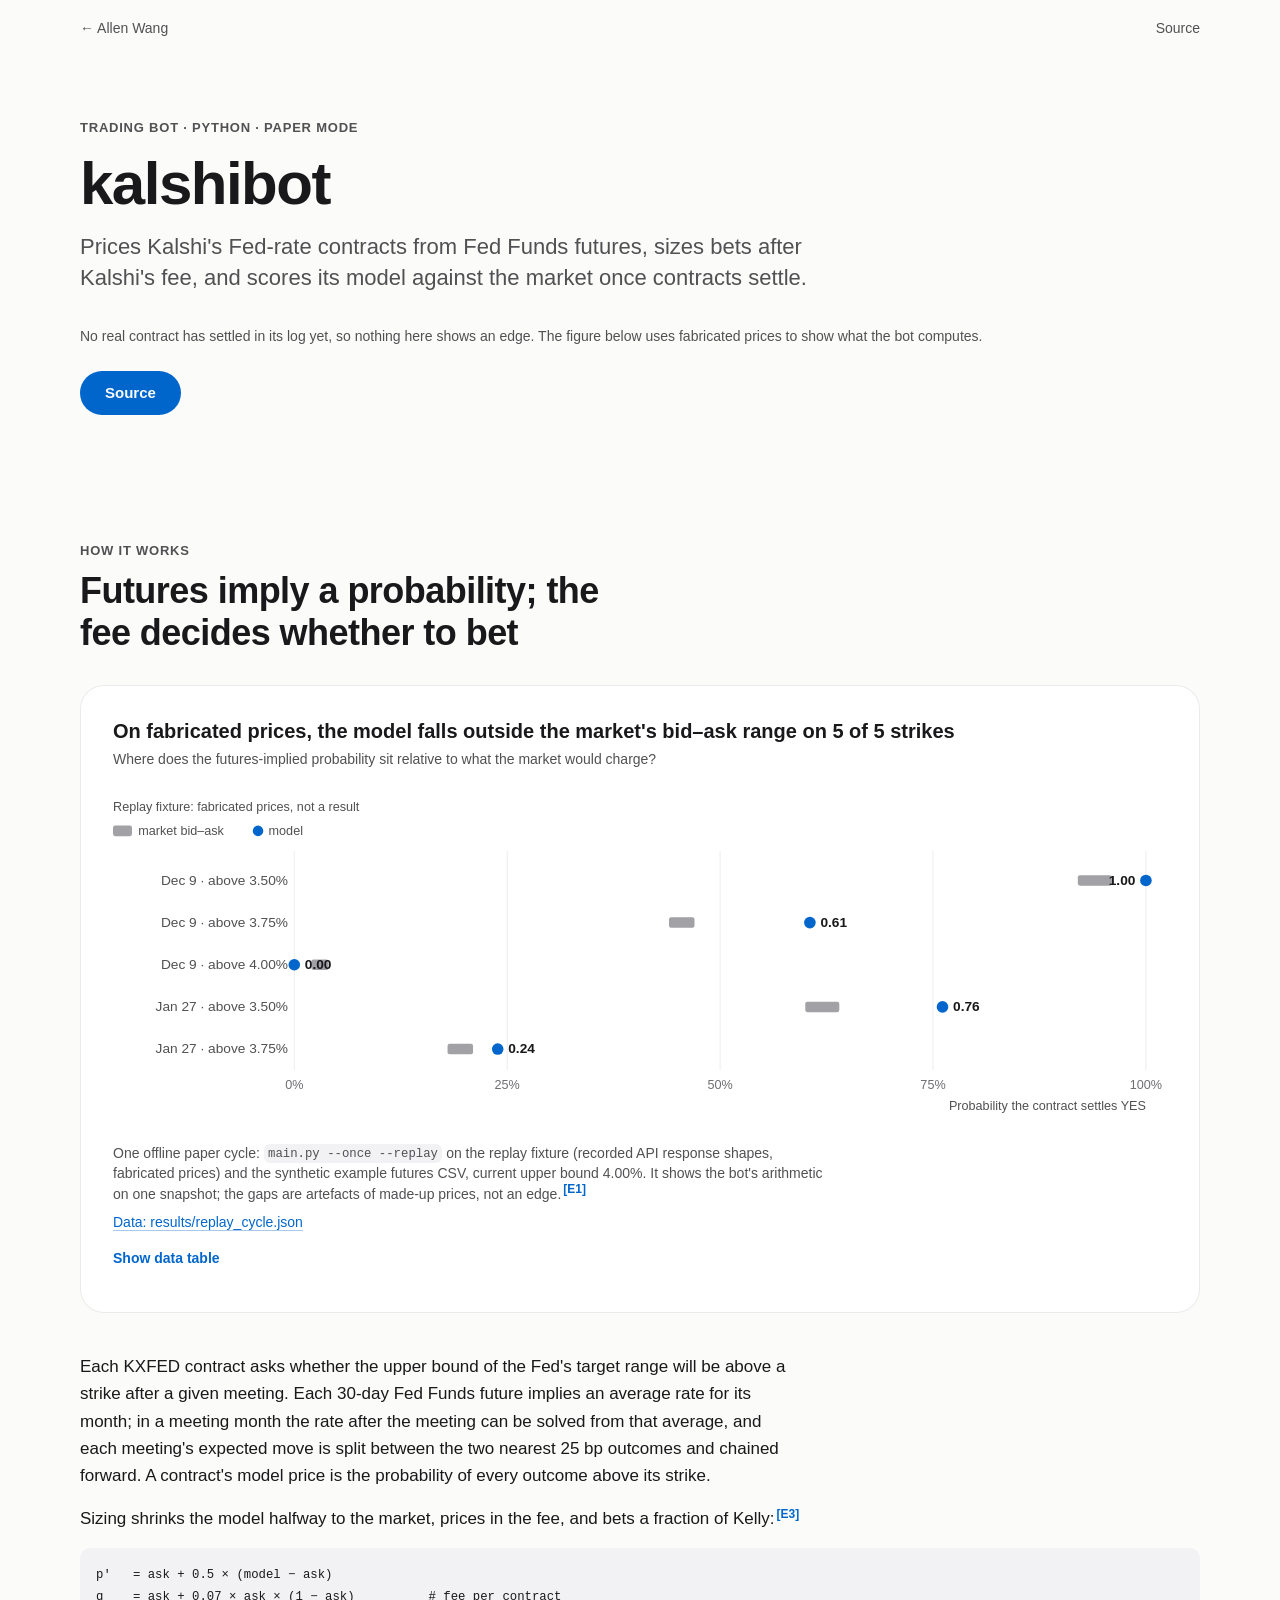
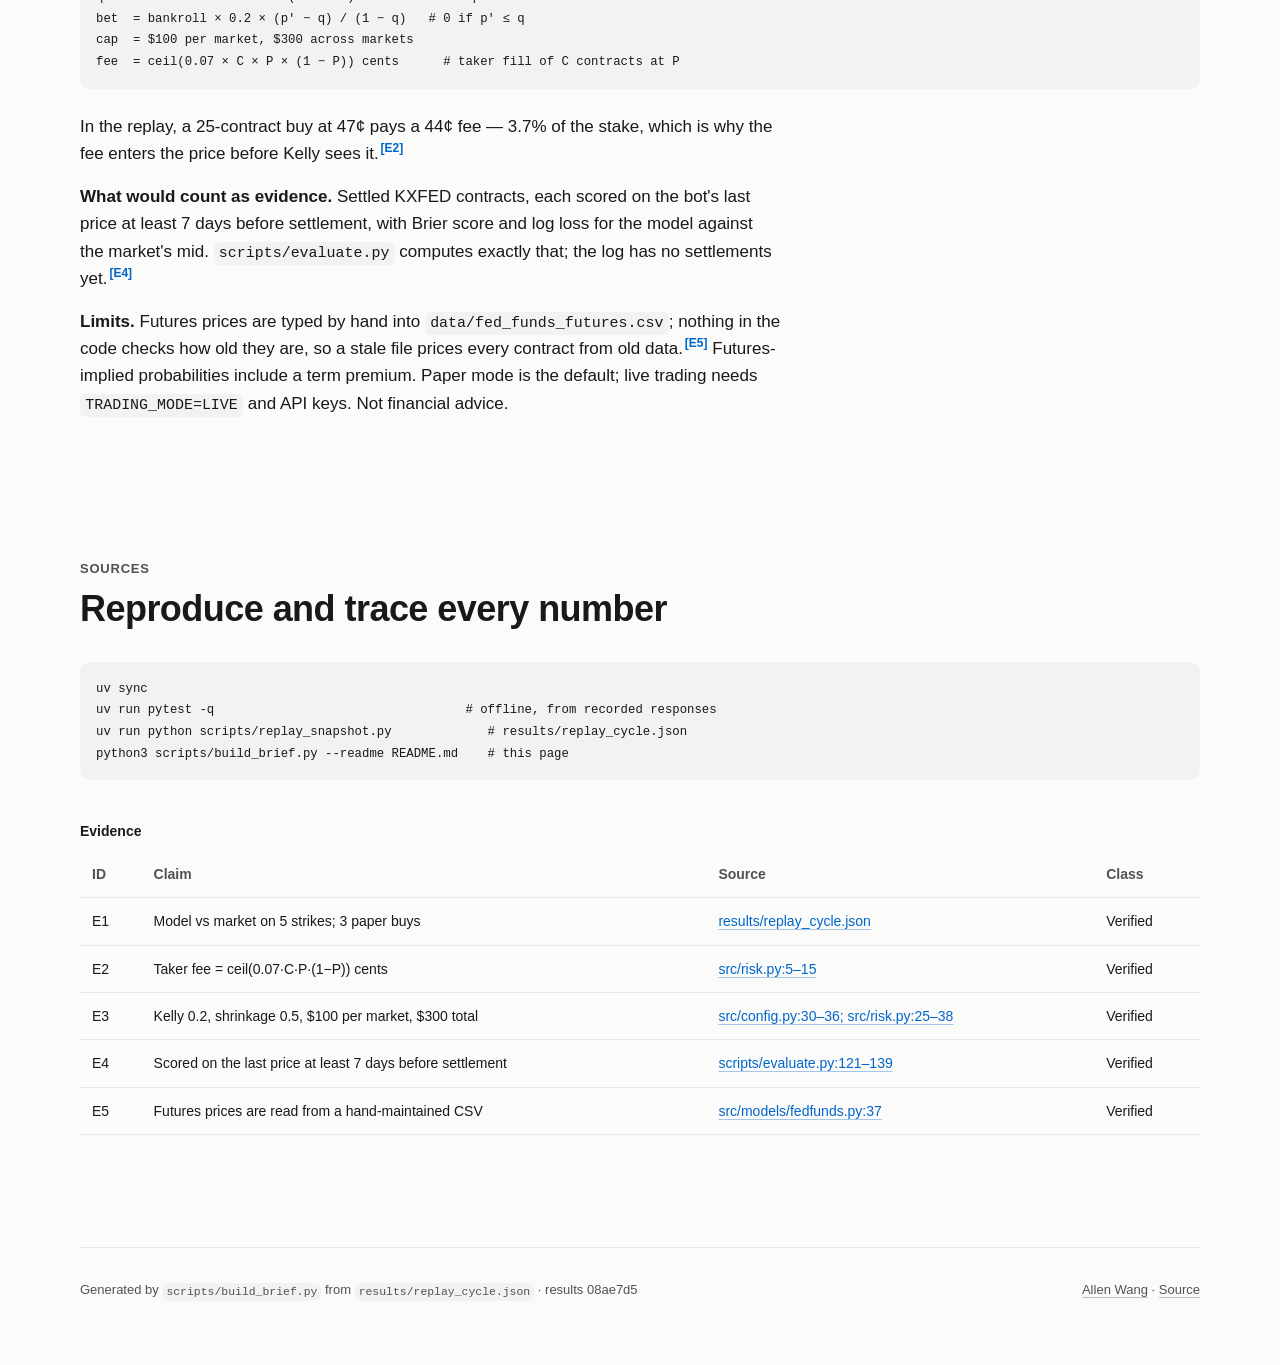
==== docs/index.html @ e702557f "report: compact project brief on report-kit, no hero metric scripts/build_brief.py renders docs/inde" ====
<!doctype html>
<html lang="en">
<head>
<meta charset="utf-8">
<meta name="viewport" content="width=device-width, initial-scale=1">
<title>kalshibot · Allen Wang</title>
<meta name="description" content="A paper-trading bot that prices Kalshi Fed-rate contracts from Fed Funds futures and sizes bets after fees. No settled contracts yet, so no edge is claimed.">
<link rel="canonical" href="https://allenwang0.github.io/kalshibot/">
<meta name="color-scheme" content="light dark">
<meta property="og:type" content="article">
<meta property="og:title" content="kalshibot · Allen Wang">
<meta property="og:description" content="A paper-trading bot that prices Kalshi Fed-rate contracts from Fed Funds futures and sizes bets after fees. No settled contracts yet, so no edge is claimed.">
<meta property="og:url" content="https://allenwang0.github.io/kalshibot/">
<meta property="og:site_name" content="Allen Wang">
<script>try{var t=localStorage.getItem("theme");if(t==="light"||t==="dark")document.documentElement.setAttribute("data-theme",t)}catch(e){}addEventListener("beforeprint",function(){document.querySelectorAll("details").forEach(function(d){d.open=true})});</script>
<style>
/* report-kit v1 — shared tokens and components for project reports. Inlined by report_kit.py. */
:root {
  --space-1: 4px; --space-2: 8px; --space-3: 12px; --space-4: 16px; --space-5: 24px;
  --space-6: 32px; --space-7: 48px; --space-8: 64px; --space-9: 96px; --space-10: 128px;
  --page-max: 1120px; --measure: 720px; --gutter: 48px; --section-gap: 112px;
  --card-gap: 20px; --card-pad: 32px; --radius-card: 24px; --radius-sm: 10px; --nav-h: 44px;
  --font: -apple-system, BlinkMacSystemFont, "SF Pro Text", "Inter", "Segoe UI", Roboto, sans-serif;
  --mono: ui-monospace, "SF Mono", "JetBrains Mono", Menlo, Consolas, monospace;
  --fs-eyebrow: 13px; --fs-hero: clamp(36px, 5.2vw, 60px); --fs-hero-metric: clamp(44px, 7vw, 76px);
  --fs-h2: clamp(26px, 3.2vw, 36px); --fs-h3: 21px; --fs-card-h: clamp(17px, 1.6vw, 20px);
  --fs-card-metric: clamp(32px, 4vw, 44px); --fs-body: 17px; --fs-small: 14px; --fs-chart: 13px; --fs-code: 14px;
  --ease: cubic-bezier(.2, 0, 0, 1); --ease-out: cubic-bezier(.16, 1, .3, 1);
  --t-fast: 150ms; --t-mid: 220ms; --t-reveal: 320ms;
  --canvas: #FBFBF9; --surface: #FFFFFF; --surface-sunk: #F2F2F5;
  --text: #19191B; --text-2: #515154; --text-3: #6E6E73;
  --border: rgba(0, 0, 0, .08); --grid: rgba(0, 0, 0, .07);
  --accent: #0066CC; --focus-ring: 0 0 0 3px rgba(0, 102, 204, .45); --data-muted: #A1A1A6;
  --data-1: #0066CC; --data-2: #E07A00; --data-3: #2A9D8F; --data-4: #8E5BD0; --data-5: #C2410C; --data-6: #5F6B7A;
  --good: #1F7A4D; --bad: #B3261E; --caution: #8A5A00;
  color-scheme: light;
}
@media (prefers-color-scheme: dark) {
  :root:not([data-theme="light"]) {
    --canvas: #0B0B0B; --surface: #161618; --surface-sunk: #1F1F22;
    --text: #F5F5F7; --text-2: #A1A1A6; --text-3: #8A8A8E;
    --border: rgba(255, 255, 255, .10); --grid: rgba(255, 255, 255, .08);
    --accent: #3D9BFF; --focus-ring: 0 0 0 3px rgba(61, 155, 255, .55); --data-muted: #636366;
    --data-1: #3D9BFF; --data-2: #FF9A2E; --data-3: #45C2B3; --data-4: #AC82E6; --data-5: #EE6A33; --data-6: #8896A8;
    --good: #4CC38A; --bad: #F2726A; --caution: #E0B04A;
    color-scheme: dark;
  }
}
:root[data-theme="dark"] {
  --canvas: #0B0B0B; --surface: #161618; --surface-sunk: #1F1F22;
  --text: #F5F5F7; --text-2: #A1A1A6; --text-3: #8A8A8E;
  --border: rgba(255, 255, 255, .10); --grid: rgba(255, 255, 255, .08);
  --accent: #3D9BFF; --focus-ring: 0 0 0 3px rgba(61, 155, 255, .55); --data-muted: #636366;
  --data-1: #3D9BFF; --data-2: #FF9A2E; --data-3: #45C2B3; --data-4: #AC82E6; --data-5: #EE6A33; --data-6: #8896A8;
  --good: #4CC38A; --bad: #F2726A; --caution: #E0B04A;
  color-scheme: dark;
}
@media (max-width: 1067px) {
  :root { --measure: 680px; --gutter: 32px; --section-gap: 88px; --card-gap: 16px; --card-pad: 28px; }
}
@media (max-width: 734px) {
  :root { --measure: 100%; --gutter: 20px; --section-gap: 64px; --card-gap: 12px; --card-pad: 20px;
    --radius-card: 20px; --radius-sm: 8px; --fs-body: 16px; --fs-chart: 12px; }
}

/* Base */
*, *::before, *::after { box-sizing: border-box; }
html { scroll-behavior: smooth; -webkit-text-size-adjust: 100%; }
body { margin: 0; background: var(--canvas); color: var(--text); font: 400 var(--fs-body)/1.6 var(--font);
  -webkit-font-smoothing: antialiased; text-rendering: optimizeLegibility; }
h1, h2, h3, h4 { margin: 0; text-wrap: balance; }
p, li { text-wrap: pretty; }
p { margin: 0 0 var(--space-4); }
a { color: var(--accent); text-decoration: underline; text-decoration-thickness: 1px; text-underline-offset: 3px;
  text-decoration-color: color-mix(in srgb, currentColor 35%, transparent); transition: text-decoration-color var(--t-fast) var(--ease); }
a:hover { text-decoration-color: currentColor; }
:focus-visible { outline: 2px solid var(--accent); outline-offset: 2px; box-shadow: var(--focus-ring); border-radius: 4px; }
[id] { scroll-margin-top: calc(var(--nav-h) + var(--space-5)); }
code, pre, kbd { font-family: var(--mono); font-size: .88em; }
.num, table, .tabular, svg text { font-variant-numeric: tabular-nums; }
.sr-only { position: absolute; width: 1px; height: 1px; overflow: hidden; clip: rect(0 0 0 0); white-space: nowrap; }
.skip { position: absolute; left: var(--space-4); top: -60px; padding: var(--space-3) var(--space-4); background: var(--surface);
  border-radius: var(--radius-sm); z-index: 10; }
.skip:focus { top: var(--space-3); }
.wrap { max-width: calc(var(--page-max) + 2 * var(--gutter)); margin: 0 auto; padding: 0 var(--gutter); }
.prose { max-width: var(--measure); }
.muted { color: var(--text-2); }

/* Report header (identity row) */
.report-header { display: flex; justify-content: space-between; align-items: center; gap: var(--space-4);
  min-height: 56px; font-size: var(--fs-small); }
.report-header a { color: var(--text-2); text-decoration: none; padding: var(--space-3) 0; }
.report-header a:hover { color: var(--text); }

/* Hero */
.hero { padding-block: var(--space-8); }
.hero-grid { display: grid; grid-template-columns: 7fr 5fr; gap: var(--space-7); align-items: end; }
.eyebrow { font-size: var(--fs-eyebrow); font-weight: 600; line-height: 1.2; letter-spacing: .06em; text-transform: uppercase;
  color: var(--text-2); margin: 0 0 var(--space-4); }
.hero-title { font-size: var(--fs-hero); font-weight: 700; line-height: 1.05; letter-spacing: -.025em; }
.hero-sub { font-size: clamp(19px, 1.9vw, 22px); line-height: 1.45; color: var(--text-2); margin: var(--space-4) 0 var(--space-6); max-width: 34em; }
.hero-metric { margin: 0 0 var(--space-4); }
.hero-metric .value { display: block; font-size: var(--fs-hero-metric); font-weight: 700; line-height: 1; letter-spacing: -.03em;
  color: var(--accent); font-variant-numeric: tabular-nums; }
.hero-metric .label { display: block; margin-top: var(--space-2); font-size: 19px; font-weight: 600; line-height: 1.35; }
.hero-support { font-size: var(--fs-body); margin: 0 0 var(--space-2); }
.hero-context { font-size: var(--fs-small); line-height: 1.45; color: var(--text-2); margin: 0 0 var(--space-5); }
.actions { display: flex; flex-wrap: wrap; gap: var(--space-3); }
.btn { display: inline-flex; align-items: center; min-height: 44px; padding: 0 var(--space-5); border-radius: 999px;
  font-size: 15px; font-weight: 600; text-decoration: none; border: 1px solid var(--border); color: var(--text); background: var(--surface);
  transition: background var(--t-fast) var(--ease), transform var(--t-fast) var(--ease); }
.btn:hover { background: var(--surface-sunk); }
.btn:active { transform: scale(.98); }
.btn-primary { background: var(--accent); border-color: transparent; color: var(--canvas); }
.btn-primary:hover { background: color-mix(in srgb, var(--accent) 88%, #000); }
.hero-figure { margin: 0; background: var(--surface); border: 1px solid var(--border); border-radius: var(--radius-card); padding: var(--space-5); }
.hero-figure .card-label { margin-bottom: var(--space-4); }

/* Sticky section nav */
.report-nav { position: sticky; top: 0; z-index: 5; background: color-mix(in srgb, var(--canvas) 86%, transparent);
  -webkit-backdrop-filter: saturate(1.8) blur(16px); backdrop-filter: saturate(1.8) blur(16px); border-bottom: 1px solid var(--border); }
.report-nav ul { display: flex; gap: var(--space-5); margin: 0 auto; padding: 0 var(--gutter); max-width: calc(var(--page-max) + 2 * var(--gutter));
  list-style: none; overflow-x: auto; scrollbar-width: none; }
.report-nav a { display: flex; align-items: center; min-height: var(--nav-h); white-space: nowrap; font-size: var(--fs-small);
  color: var(--text-2); text-decoration: none; }
.report-nav a:hover { color: var(--text); }

/* Sections */
.section { padding-top: var(--section-gap); }
.section-head { margin: 0 0 var(--space-6); max-width: var(--measure); }
.section-head h2 { font-size: var(--fs-h2); font-weight: 650; line-height: 1.15; letter-spacing: -.015em; }
.section-head .eyebrow { margin-bottom: var(--space-3); }
.section-head p { margin: var(--space-4) 0 0; color: var(--text-2); }
h3.sub { font-size: var(--fs-h3); font-weight: 600; line-height: 1.25; letter-spacing: -.01em; margin: var(--space-6) 0 var(--space-3); }
.anchor { margin-left: .3em; color: var(--text-3); text-decoration: none; opacity: 0; transition: opacity var(--t-fast) var(--ease); }
h2:hover .anchor, .anchor:focus-visible { opacity: 1; }

/* Bento grid: 12 / 6 / 1 columns */
.bento { display: grid; grid-template-columns: repeat(12, minmax(0, 1fr)); gap: var(--card-gap); align-items: start; }
.span-12 { grid-column: span 12; } .span-8 { grid-column: span 8; } .span-6 { grid-column: span 6; } .span-4 { grid-column: span 4; }
@media (max-width: 1067px) {
  .bento { grid-template-columns: repeat(6, minmax(0, 1fr)); }
  .span-12, .span-8, .span-4 { grid-column: span 6; } .span-6 { grid-column: span 3; }
  .hero-grid { grid-template-columns: 1fr; gap: var(--space-6); }
}
@media (max-width: 734px) {
  .bento { grid-template-columns: minmax(0, 1fr); }
  .bento > * { grid-column: 1 / -1; order: var(--p, 0); }
  .hero { padding-block: var(--space-6) var(--space-7); }
}

/* Cards */
.card { background: var(--surface); border: 1px solid var(--border); border-radius: var(--radius-card); padding: var(--card-pad); min-width: 0; }
a.card { display: block; color: inherit; text-decoration: none; transition: box-shadow var(--t-fast) var(--ease), transform var(--t-fast) var(--ease); }
a.card:hover { box-shadow: 0 6px 24px rgba(0, 0, 0, .06); transform: translateY(-2px); }
.card-heading { font-size: var(--fs-card-h); font-weight: 600; line-height: 1.3; margin: 0 0 var(--space-3); }
.card p { font-size: 15px; line-height: 1.55; color: var(--text-2); margin: 0 0 var(--space-3); }
.card p:last-child { margin-bottom: 0; }
.card-label { font-size: var(--fs-small); font-weight: 600; color: var(--text-2); margin: 0 0 var(--space-2); }
.metric { margin: 0 0 var(--space-3); }
.metric dt { font-size: var(--fs-small); font-weight: 600; color: var(--text-2); margin-bottom: var(--space-2); }
.metric dd { margin: 0; font-size: var(--fs-card-metric); font-weight: 650; line-height: 1.05; letter-spacing: -.02em; font-variant-numeric: tabular-nums; }
.metric .unit { font-size: .5em; font-weight: 600; letter-spacing: 0; color: var(--text-2); margin-left: .15em; }
.reported { display: inline-block; font-size: 12px; font-weight: 600; color: var(--caution); margin-left: var(--space-2); }

/* Comparison bars (HTML, inside cards) */
.cmp { display: grid; gap: var(--space-3); margin: var(--space-3) 0; }
.cmp-row { display: grid; grid-template-columns: minmax(0, 1fr); gap: var(--space-1); font-size: var(--fs-small); }
.cmp-head { display: flex; justify-content: space-between; gap: var(--space-3); }
.cmp-head b { font-weight: 600; font-variant-numeric: tabular-nums; }
.cmp-track { height: 8px; border-radius: 4px; background: var(--surface-sunk); overflow: hidden; }
.cmp-fill { display: block; height: 100%; border-radius: 4px; background: var(--data-muted); }
.cmp-fill.is-accent { background: var(--accent); }

/* Figure panel */
.figure { margin: 0; background: var(--surface); border: 1px solid var(--border); border-radius: var(--radius-card); padding: var(--card-pad); }
.figure + .figure, .figure + p, p + .figure, .note + .figure, .figure + .note { margin-top: var(--space-6); }
.fig-takeaway { font-size: var(--fs-card-h); font-weight: 600; line-height: 1.3; margin: 0 0 var(--space-1); }
.fig-question { font-size: var(--fs-small); color: var(--text-2); margin: 0 0 var(--space-5); }
svg[role=img] { max-width: 100%; height: auto; }
.fig-chart svg { display: block; width: 100%; overflow: visible; }
.v-t, .v-p { display: none; }
@media (max-width: 1067px) { .v-d { display: none; } .v-t { display: block; } }
@media (max-width: 734px) { .v-t { display: none; } .v-p { display: block; } }
.figure figcaption { font-size: var(--fs-small); line-height: 1.45; color: var(--text-2); margin-top: var(--space-5); max-width: var(--measure); }
.figure figcaption p { margin: 0 0 var(--space-2); }
details.data { margin-top: var(--space-1); font-size: var(--fs-small); }
details.data summary { cursor: pointer; color: var(--accent); font-weight: 600; min-height: 44px; display: inline-flex; align-items: center; }
details.data summary::marker { color: var(--text-3); }

/* SVG chart grammar */
.c-axis { stroke: var(--text-3); stroke-width: 1; fill: none; }
.c-grid { stroke: var(--grid); stroke-width: 1; fill: none; }
.c-floor { stroke: var(--text-3); stroke-width: 1; stroke-dasharray: 4 3; fill: none; }
.c-band { fill: var(--surface-sunk); }
.c-muted { fill: var(--data-muted); } .c-accent { fill: var(--accent); }
.c-stroke-muted { stroke: var(--data-muted); fill: none; } .c-stroke-accent { stroke: var(--accent); fill: none; }
.c-whisker { stroke: var(--text); stroke-width: 1.5; fill: none; }
.c-label { fill: var(--text-2); font: 500 var(--fs-chart)/1.3 var(--font); }
.c-value { fill: var(--text); font: 600 var(--fs-chart)/1.3 var(--font); }
.c-tick { fill: var(--text-3); font: 500 12px/1 var(--font); }
.c-title { fill: var(--text-2); font: 500 12px/1 var(--font); }
.c-hi { fill: var(--accent); font-weight: 600; }
.c-node { fill: var(--surface); stroke: var(--text-3); stroke-width: 1; }
.c-node-sunk { fill: var(--surface-sunk); stroke: none; }
.c-free { fill: none; stroke: var(--text-3); stroke-width: 1; stroke-dasharray: 3 2; }
.c-line { stroke: var(--text-3); stroke-width: 1; fill: none; }
.c-line-accent { stroke: var(--accent); stroke-width: 1.5; fill: none; }

/* Technical note, code */
.note { background: var(--surface-sunk); border-radius: var(--radius-card); padding: var(--space-5); }
.note > h3 { font-size: var(--fs-card-h); font-weight: 600; margin: 0 0 var(--space-3); }
.note p:last-child { margin-bottom: 0; }
pre.code { margin: 0 0 var(--space-4); padding: var(--space-4); background: var(--surface-sunk); border-radius: var(--radius-sm);
  overflow-x: auto; font-size: var(--fs-code); line-height: 1.55; tab-size: 4; }
.note pre.code { background: var(--surface); }
:not(pre) > code { padding: .1em .35em; border-radius: 6px; background: var(--surface-sunk); }
/* short inline code never breaks inside a token; a pathological long one is clipped, never overflows */
:not(pre) > code, .nowrap { white-space: nowrap; }
:not(pre) > code { display: inline-block; max-width: 100%; overflow: hidden; text-overflow: ellipsis; vertical-align: bottom; line-height: 1.35; }
.note :not(pre) > code { background: var(--surface); }

/* Benchmark table */
.table-wrap { overflow-x: auto; margin: 0 0 var(--space-4);
  background: linear-gradient(to right, var(--tw-bg, var(--canvas)) 30%, transparent) left / 24px 100% no-repeat local,
    linear-gradient(to left, var(--tw-bg, var(--canvas)) 30%, transparent) right / 24px 100% no-repeat local,
    linear-gradient(to right, var(--grid), transparent) left / 8px 100% no-repeat scroll,
    linear-gradient(to left, var(--grid), transparent) right / 8px 100% no-repeat scroll; }
.card, .figure { --tw-bg: var(--surface); }
table.bench { border-collapse: collapse; width: 100%; font-size: var(--fs-small); }
table.bench caption { text-align: left; font-weight: 600; color: var(--text); padding: 0 0 var(--space-2); }
table.bench th, table.bench td { padding: var(--space-3) var(--space-3); height: 44px; text-align: left; border-bottom: 1px solid var(--border); white-space: nowrap; }
table.bench thead th { font-weight: 600; color: var(--text-2); }
table.bench tbody th { font-weight: 500; }
table.bench .num { text-align: right; }

/* Methodology */
dl.method { display: grid; grid-template-columns: minmax(140px, 220px) minmax(0, 1fr); gap: 0 var(--space-6); margin: 0; max-width: 900px; font-size: 15px; }
dl.method dt, dl.method dd { padding: var(--space-3) 0; border-top: 1px solid var(--border); margin: 0; }
dl.method dt { font-weight: 600; color: var(--text-2); }
@media (max-width: 734px) { dl.method { grid-template-columns: minmax(0, 1fr); } dl.method dd { border-top: 0; padding-top: 0; } }

/* Lists: limitations, reproduce, sources */
ul.limits { list-style: none; padding: 0; margin: 0; max-width: var(--measure); }
ul.limits li { position: relative; padding: 0 0 var(--space-4) var(--space-6); }
ul.limits li::before { content: ""; position: absolute; left: 4px; top: .55em; width: 8px; height: 8px; border-radius: 2px; background: var(--caution); }
ul.limits b { font-weight: 600; }
ol.steps { padding: 0; margin: 0; max-width: 900px; list-style: none; counter-reset: step; }
ol.steps > li { counter-increment: step; position: relative; padding-left: var(--space-7); margin-bottom: var(--space-5); }
ol.steps > li::before { content: counter(step); position: absolute; left: 0; top: 0; width: 28px; height: 28px; border-radius: 50%;
  background: var(--surface-sunk); font-size: var(--fs-small); font-weight: 600; display: grid; place-items: center; }
ol.steps p { margin: 0 0 var(--space-2); }
.ref { font-size: 12px; font-weight: 600; text-decoration: none; vertical-align: super; line-height: 0; margin-left: 2px; white-space: nowrap; }
.ref:hover { text-decoration: underline; }
table.bench td.wrap-ok { white-space: normal; min-width: 220px; }

/* Footer */
.report-footer { margin-top: var(--section-gap); padding: var(--space-6) 0 var(--space-8); border-top: 1px solid var(--border);
  font-size: 13px; color: var(--text-2); display: flex; flex-wrap: wrap; justify-content: space-between; gap: var(--space-3); }
.report-footer a { color: var(--text-2); }

@media (prefers-reduced-motion: reduce) {
  html { scroll-behavior: auto; }
  *, *::before, *::after { transition-duration: 0ms !important; animation-duration: 0ms !important; }
}
@media print {
  :root:not(#print) { --canvas: #fff; --surface: #fff; --surface-sunk: #F2F2F5; --text: #19191B; --text-2: #515154; --text-3: #6E6E73;
    --accent: #0066CC; --data-muted: #A1A1A6; --border: rgba(0, 0, 0, .15); --grid: rgba(0, 0, 0, .1);
    --caution: #8A5A00; color-scheme: light; }
  .report-nav, .skip, .actions, .anchor { display: none !important; }
  .section { padding-top: var(--space-7); }
  .figure, .card, .note, pre, table { break-inside: avoid; }
  .v-d { display: block !important; } .v-t, .v-p { display: none !important; }
  a.src[href^="http"]::after { content: " (" attr(href) ")"; font-size: 11px; color: var(--text-2); word-break: break-all; }
  details.data > *:not(summary) { display: block; }
}
</style>
</head>
<body>
<a class="skip" href="#main">Skip to content</a>
<header class="wrap"><nav class="report-header" aria-label="Site"><a href="https://allenwang0.github.io/">← Allen Wang</a><span><a href="https://github.com/allenwang0/kalshibot">Source</a></span></nav></header>
<main id="main">
<section class="hero wrap" aria-labelledby="title" style="padding-bottom:0"><p class="eyebrow">Trading bot · Python · Paper mode</p><h1 class="hero-title" id="title">kalshibot</h1><p class="hero-sub">Prices Kalshi&#x27;s Fed-rate contracts from Fed Funds futures, sizes bets after Kalshi&#x27;s fee, and scores its model against the market once contracts settle.</p><p class="hero-context">No real contract has settled in its log yet, so nothing here shows an edge. The figure below uses fabricated prices to show what the bot computes.</p><div class="actions"><a href="https://github.com/allenwang0/kalshibot" class="btn btn-primary">Source</a></div></section><section class="section wrap" aria-labelledby="how"><div class="section-head"><p class="eyebrow">How it works</p><h2 id="how">Futures imply a probability; the fee decides whether to bet<a class="anchor" href="#how" aria-label="Link to this section">#</a></h2></div><figure class="figure" id="fig-replay" aria-labelledby="fig-replay-t"><h3 class="fig-takeaway" id="fig-replay-t">On fabricated prices, the model falls outside the market&#x27;s bid–ask range on 5 of 5 strikes</h3><p class="fig-question">Where does the futures-implied probability sit relative to what the market would charge?</p><div class="fig-chart"><div class="v-d"><svg xmlns="http://www.w3.org/2000/svg" viewBox="0 0 1000 308" width="1000" height="308" role="img" aria-labelledby="rp-d-title rp-d-desc"><title id="rp-d-title">Model probability against the market&#x27;s bid-ask range per strike</title><desc id="rp-d-desc">Dec 9 · above 3.50%: market 92–96 cents, model 1.00; Dec 9 · above 3.75%: market 44–47 cents, model 0.61; Dec 9 · above 4.00%: market 2–4 cents, model 0.00; Jan 27 · above 3.50%: market 60–64 cents, model 0.76; Jan 27 · above 3.75%: market 18–21 cents, model 0.24. Fabricated replay prices and synthetic futures; not market data.</desc><path class="c-grid" d="M172 54V262"/><text x="172" y="280" class="c-tick" text-anchor="middle">0%</text><path class="c-grid" d="M374 54V262"/><text x="374" y="280" class="c-tick" text-anchor="middle">25%</text><path class="c-grid" d="M576 54V262"/><text x="576" y="280" class="c-tick" text-anchor="middle">50%</text><path class="c-grid" d="M778 54V262"/><text x="778" y="280" class="c-tick" text-anchor="middle">75%</text><path class="c-grid" d="M980 54V262"/><text x="980" y="280" class="c-tick" text-anchor="middle">100%</text><text x="0" y="16" class="c-title">Replay fixture: fabricated prices, not a result</text><rect x="0" y="30" width="18" height="10" rx="2" class="c-muted"/><text x="24" y="39" class="c-title">market bid–ask</text><circle cx="137.6" cy="35" r="5" class="c-accent"/><text x="147.6" y="39" class="c-title">model</text><text x="166" y="86" class="c-label" text-anchor="end">Dec 9 · above 3.50%</text><rect x="915.4" y="77" width="32.3" height="10" rx="2" class="c-muted"/><circle cx="980" cy="82" r="5.5" class="c-accent"/><text x="970" y="86" class="c-value" text-anchor="end">1.00</text><text x="166" y="126" class="c-label" text-anchor="end">Dec 9 · above 3.75%</text><rect x="527.5" y="117" width="24.2" height="10" rx="2" class="c-muted"/><circle cx="661.2" cy="122" r="5.5" class="c-accent"/><text x="671.2" y="126" class="c-value">0.61</text><text x="166" y="166" class="c-label" text-anchor="end">Dec 9 · above 4.00%</text><rect x="188.2" y="157" width="16.2" height="10" rx="2" class="c-muted"/><circle cx="172" cy="162" r="5.5" class="c-accent"/><text x="182" y="166" class="c-value">0.00</text><text x="166" y="206" class="c-label" text-anchor="end">Jan 27 · above 3.50%</text><rect x="656.8" y="197" width="32.3" height="10" rx="2" class="c-muted"/><circle cx="787" cy="202" r="5.5" class="c-accent"/><text x="797" y="206" class="c-value">0.76</text><text x="166" y="246" class="c-label" text-anchor="end">Jan 27 · above 3.75%</text><rect x="317.4" y="237" width="24.2" height="10" rx="2" class="c-muted"/><circle cx="365" cy="242" r="5.5" class="c-accent"/><text x="375" y="246" class="c-value">0.24</text><text x="980" y="300" class="c-title" text-anchor="end">Probability the contract settles YES</text></svg></div><div class="v-t"><svg xmlns="http://www.w3.org/2000/svg" viewBox="0 0 640 308" width="640" height="308" role="img" aria-labelledby="rp-t-title rp-t-desc"><title id="rp-t-title">Model probability against the market&#x27;s bid-ask range per strike</title><desc id="rp-t-desc">Dec 9 · above 3.50%: market 92–96 cents, model 1.00; Dec 9 · above 3.75%: market 44–47 cents, model 0.61; Dec 9 · above 4.00%: market 2–4 cents, model 0.00; Jan 27 · above 3.50%: market 60–64 cents, model 0.76; Jan 27 · above 3.75%: market 18–21 cents, model 0.24. Fabricated replay prices and synthetic futures; not market data.</desc><path class="c-grid" d="M172 54V262"/><text x="172" y="280" class="c-tick" text-anchor="middle">0%</text><path class="c-grid" d="M284 54V262"/><text x="284" y="280" class="c-tick" text-anchor="middle">25%</text><path class="c-grid" d="M396 54V262"/><text x="396" y="280" class="c-tick" text-anchor="middle">50%</text><path class="c-grid" d="M508 54V262"/><text x="508" y="280" class="c-tick" text-anchor="middle">75%</text><path class="c-grid" d="M620 54V262"/><text x="620" y="280" class="c-tick" text-anchor="middle">100%</text><text x="0" y="16" class="c-title">Replay fixture: fabricated prices, not a result</text><rect x="0" y="30" width="18" height="10" rx="2" class="c-muted"/><text x="24" y="39" class="c-title">market bid–ask</text><circle cx="137.6" cy="35" r="5" class="c-accent"/><text x="147.6" y="39" class="c-title">model</text><text x="166" y="86" class="c-label" text-anchor="end">Dec 9 · above 3.50%</text><rect x="584.2" y="77" width="17.9" height="10" rx="2" class="c-muted"/><circle cx="620" cy="82" r="5.5" class="c-accent"/><text x="610" y="86" class="c-value" text-anchor="end">1.00</text><text x="166" y="126" class="c-label" text-anchor="end">Dec 9 · above 3.75%</text><rect x="369.1" y="117" width="13.4" height="10" rx="2" class="c-muted"/><circle cx="443.2" cy="122" r="5.5" class="c-accent"/><text x="453.2" y="126" class="c-value">0.61</text><text x="166" y="166" class="c-label" text-anchor="end">Dec 9 · above 4.00%</text><rect x="181" y="157" width="9" height="10" rx="2" class="c-muted"/><circle cx="172" cy="162" r="5.5" class="c-accent"/><text x="182" y="166" class="c-value">0.00</text><text x="166" y="206" class="c-label" text-anchor="end">Jan 27 · above 3.50%</text><rect x="440.8" y="197" width="17.9" height="10" rx="2" class="c-muted"/><circle cx="513" cy="202" r="5.5" class="c-accent"/><text x="523" y="206" class="c-value">0.76</text><text x="166" y="246" class="c-label" text-anchor="end">Jan 27 · above 3.75%</text><rect x="252.6" y="237" width="13.4" height="10" rx="2" class="c-muted"/><circle cx="279" cy="242" r="5.5" class="c-accent"/><text x="289" y="246" class="c-value">0.24</text><text x="620" y="300" class="c-title" text-anchor="end">Probability the contract settles YES</text></svg></div><div class="v-p"><svg xmlns="http://www.w3.org/2000/svg" viewBox="0 0 320 368" width="320" height="368" role="img" aria-labelledby="rp-p-title rp-p-desc"><title id="rp-p-title">Model probability against the market&#x27;s bid-ask range per strike</title><desc id="rp-p-desc">Dec 9 · above 3.50%: market 92–96 cents, model 1.00; Dec 9 · above 3.75%: market 44–47 cents, model 0.61; Dec 9 · above 4.00%: market 2–4 cents, model 0.00; Jan 27 · above 3.50%: market 60–64 cents, model 0.76; Jan 27 · above 3.75%: market 18–21 cents, model 0.24. Fabricated replay prices and synthetic futures; not market data.</desc><path class="c-grid" d="M6 54V322"/><text x="6" y="340" class="c-tick" text-anchor="middle">0%</text><path class="c-grid" d="M79.5 54V322"/><text x="79.5" y="340" class="c-tick" text-anchor="middle">25%</text><path class="c-grid" d="M153 54V322"/><text x="153" y="340" class="c-tick" text-anchor="middle">50%</text><path class="c-grid" d="M226.5 54V322"/><text x="226.5" y="340" class="c-tick" text-anchor="middle">75%</text><path class="c-grid" d="M300 54V322"/><text x="300" y="340" class="c-tick" text-anchor="middle">100%</text><text x="0" y="16" class="c-title">Replay fixture: fabricated prices, not a result</text><rect x="0" y="30" width="18" height="10" rx="2" class="c-muted"/><text x="24" y="39" class="c-title">market bid–ask</text><circle cx="137.6" cy="35" r="5" class="c-accent"/><text x="147.6" y="39" class="c-title">model</text><text x="0" y="82" class="c-label">Dec 9 · above 3.50%</text><rect x="276.5" y="91" width="11.8" height="10" rx="2" class="c-muted"/><circle cx="300" cy="96" r="5.5" class="c-accent"/><text x="290" y="100" class="c-value" text-anchor="end">1.00</text><text x="0" y="134" class="c-label">Dec 9 · above 3.75%</text><rect x="135.4" y="143" width="8.8" height="10" rx="2" class="c-muted"/><circle cx="184" cy="148" r="5.5" class="c-accent"/><text x="194" y="152" class="c-value">0.61</text><text x="0" y="186" class="c-label">Dec 9 · above 4.00%</text><rect x="11.9" y="195" width="5.9" height="10" rx="2" class="c-muted"/><circle cx="6" cy="200" r="5.5" class="c-accent"/><text x="16" y="204" class="c-value">0.00</text><text x="0" y="238" class="c-label">Jan 27 · above 3.50%</text><rect x="182.4" y="247" width="11.8" height="10" rx="2" class="c-muted"/><circle cx="229.8" cy="252" r="5.5" class="c-accent"/><text x="239.8" y="256" class="c-value">0.76</text><text x="0" y="290" class="c-label">Jan 27 · above 3.75%</text><rect x="58.9" y="299" width="8.8" height="10" rx="2" class="c-muted"/><circle cx="76.2" cy="304" r="5.5" class="c-accent"/><text x="86.2" y="308" class="c-value">0.24</text><text x="300" y="360" class="c-title" text-anchor="end">Probability the contract settles YES</text></svg></div></div><figcaption><p>One offline paper cycle: <code>main.py --once --replay</code> on the replay fixture (recorded API response shapes, fabricated prices) and the synthetic example futures CSV, current upper bound 4.00%. It shows the bot's arithmetic on one snapshot; the gaps are artefacts of made-up prices, not an edge.<a class="ref" href="#evidence-e1" aria-label="Evidence E1">[E1]</a></p> <a class="src" href="https://github.com/allenwang0/kalshibot/blob/08ae7d51f97ac0b443214484e6ebcbee281bd855/results/replay_cycle.json">Data: results/replay_cycle.json</a></figcaption><details class="data"><summary>Show data table</summary><div class="table-wrap" tabindex="0" role="region" aria-label="Replay cycle per strike"><table class="bench"><caption>Replay cycle per strike</caption><thead><tr><th scope="col">Strike</th><th scope="col" class="num">Best bid (¢)</th><th scope="col" class="num">Best ask (¢)</th><th scope="col" class="num">Model p</th><th scope="col">Action</th></tr></thead><tbody><tr><th scope="row">Dec 9 · above 3.50%</th><td class="num">92</td><td class="num">96</td><td class="num">1.000</td><td>buy 25</td></tr><tr><th scope="row">Dec 9 · above 3.75%</th><td class="num">44</td><td class="num">47</td><td class="num">0.605</td><td>buy 25</td></tr><tr><th scope="row">Dec 9 · above 4.00%</th><td class="num">2</td><td class="num">4</td><td class="num">0.000</td><td>hold</td></tr><tr><th scope="row">Jan 27 · above 3.50%</th><td class="num">60</td><td class="num">64</td><td class="num">0.761</td><td>buy 25</td></tr><tr><th scope="row">Jan 27 · above 3.75%</th><td class="num">18</td><td class="num">21</td><td class="num">0.239</td><td>hold</td></tr></tbody></table></div></details></figure><div class="prose" style="margin-top:40px"><p>Each KXFED contract asks whether the upper bound of the Fed's target range will be above a strike after a given meeting. Each 30-day Fed Funds future implies an average rate for its month; in a meeting month the rate after the meeting can be solved from that average, and each meeting's expected move is split between the two nearest 25 bp outcomes and chained forward. A contract's model price is the probability of every outcome above its strike.</p><p>Sizing shrinks the model halfway to the market, prices in the fee, and bets a fraction of Kelly:<a class="ref" href="#evidence-e3" aria-label="Evidence E3">[E3]</a></p></div><pre class="code" tabindex="0" aria-label="Sizing rule"><code>p&#x27;   = ask + 0.5 × (model − ask)
q    = ask + 0.07 × ask × (1 − ask)          # fee per contract
bet  = bankroll × 0.2 × (p&#x27; − q) / (1 − q)   # 0 if p&#x27; ≤ q
cap  = $100 per market, $300 across markets
fee  = ceil(0.07 × C × P × (1 − P)) cents      # taker fill of C contracts at P</code></pre><div class="prose" style="margin-top:24px"><p>In the replay, a 25-contract buy at 47¢ pays a 44¢ fee — 3.7% of the stake, which is why the fee enters the price before Kelly sees it.<a class="ref" href="#evidence-e2" aria-label="Evidence E2">[E2]</a></p><p><b>What would count as evidence.</b> Settled KXFED contracts, each scored on the bot's last price at least 7 days before settlement, with Brier score and log loss for the model against the market's mid. <code>scripts/evaluate.py</code> computes exactly that; the log has no settlements yet.<a class="ref" href="#evidence-e4" aria-label="Evidence E4">[E4]</a></p><p><b>Limits.</b> Futures prices are typed by hand into <code>data/fed_funds_futures.csv</code>; nothing in the code checks how old they are, so a stale file prices every contract from old data.<a class="ref" href="#evidence-e5" aria-label="Evidence E5">[E5]</a> Futures-implied probabilities include a term premium. Paper mode is the default; live trading needs <code>TRADING_MODE=LIVE</code> and API keys. Not financial advice.</p></div></section><section class="section wrap" aria-labelledby="evidence"><div class="section-head"><p class="eyebrow">Sources</p><h2 id="evidence">Reproduce and trace every number<a class="anchor" href="#evidence" aria-label="Link to this section">#</a></h2></div><pre class="code" tabindex="0" aria-label="Reproduce"><code>uv sync
uv run pytest -q                                  # offline, from recorded responses
uv run python scripts/replay_snapshot.py             # results/replay_cycle.json
python3 scripts/build_brief.py --readme README.md    # this page</code></pre><div style="margin-top:40px"></div><div class="table-wrap" tabindex="0" role="region" aria-label="Evidence"><table class="bench"><caption>Evidence</caption><thead><tr><th scope="col">ID</th><th scope="col">Claim</th><th scope="col">Source</th><th scope="col">Class</th></tr></thead><tbody><tr><th scope="row"><span id="evidence-e1">E1</span></th><td class="wrap-ok">Model vs market on 5 strikes; 3 paper buys</td><td class="wrap-ok"><a class="src" href="https://github.com/allenwang0/kalshibot/blob/08ae7d51f97ac0b443214484e6ebcbee281bd855/results/replay_cycle.json">results/replay_cycle.json</a></td><td>Verified</td></tr><tr><th scope="row"><span id="evidence-e2">E2</span></th><td class="wrap-ok">Taker fee = ceil(0.07·C·P·(1−P)) cents</td><td class="wrap-ok"><a class="src" href="https://github.com/allenwang0/kalshibot/blob/45a06515b83bb7eb8be9723d4b0fa4df56cd0d46/src/risk.py#L5-L15">src/risk.py:5–15</a></td><td>Verified</td></tr><tr><th scope="row"><span id="evidence-e3">E3</span></th><td class="wrap-ok">Kelly 0.2, shrinkage 0.5, $100 per market, $300 total</td><td class="wrap-ok"><a class="src" href="https://github.com/allenwang0/kalshibot/blob/6bdfba21f6310938c18364e9dbe3a9d979ded5a6/src/config.py#L30-L36">src/config.py:30–36; src/risk.py:25–38</a></td><td>Verified</td></tr><tr><th scope="row"><span id="evidence-e4">E4</span></th><td class="wrap-ok">Scored on the last price at least 7 days before settlement</td><td class="wrap-ok"><a class="src" href="https://github.com/allenwang0/kalshibot/blob/10d287280633e5771e33a09df929ebcc515c22ef/scripts/evaluate.py#L121-L139">scripts/evaluate.py:121–139</a></td><td>Verified</td></tr><tr><th scope="row"><span id="evidence-e5">E5</span></th><td class="wrap-ok">Futures prices are read from a hand-maintained CSV</td><td class="wrap-ok"><a class="src" href="https://github.com/allenwang0/kalshibot/blob/5cd8cbe91791748c6e33aab276570f467369110d/src/models/fedfunds.py#L37">src/models/fedfunds.py:37</a></td><td>Verified</td></tr></tbody></table></div></section>
</main>
<footer class="wrap"><div class="report-footer"><span>Generated by <code>scripts/build_brief.py</code> from <code>results/replay_cycle.json</code> · results 08ae7d5</span><span><a href="https://allenwang0.github.io/">Allen Wang</a> · <a href="https://github.com/allenwang0/kalshibot">Source</a></span></div></footer>
</body>
</html>
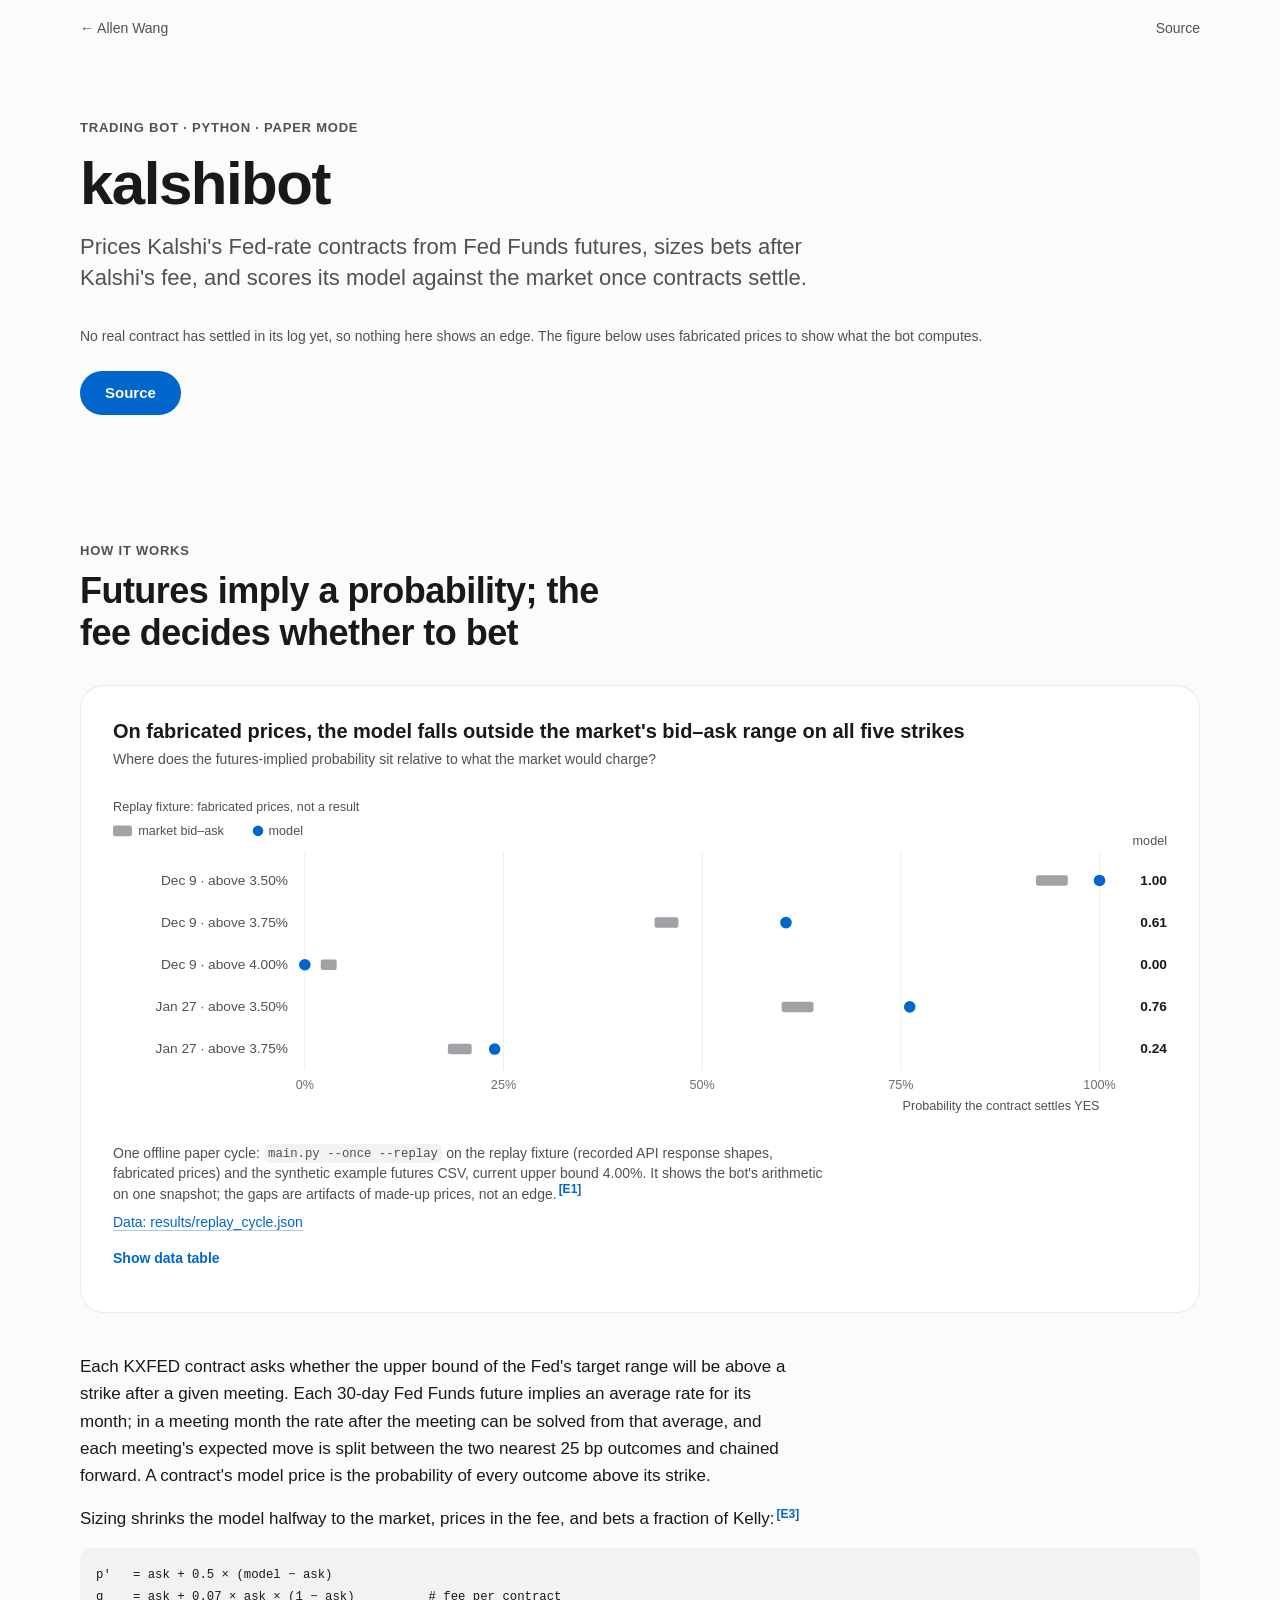
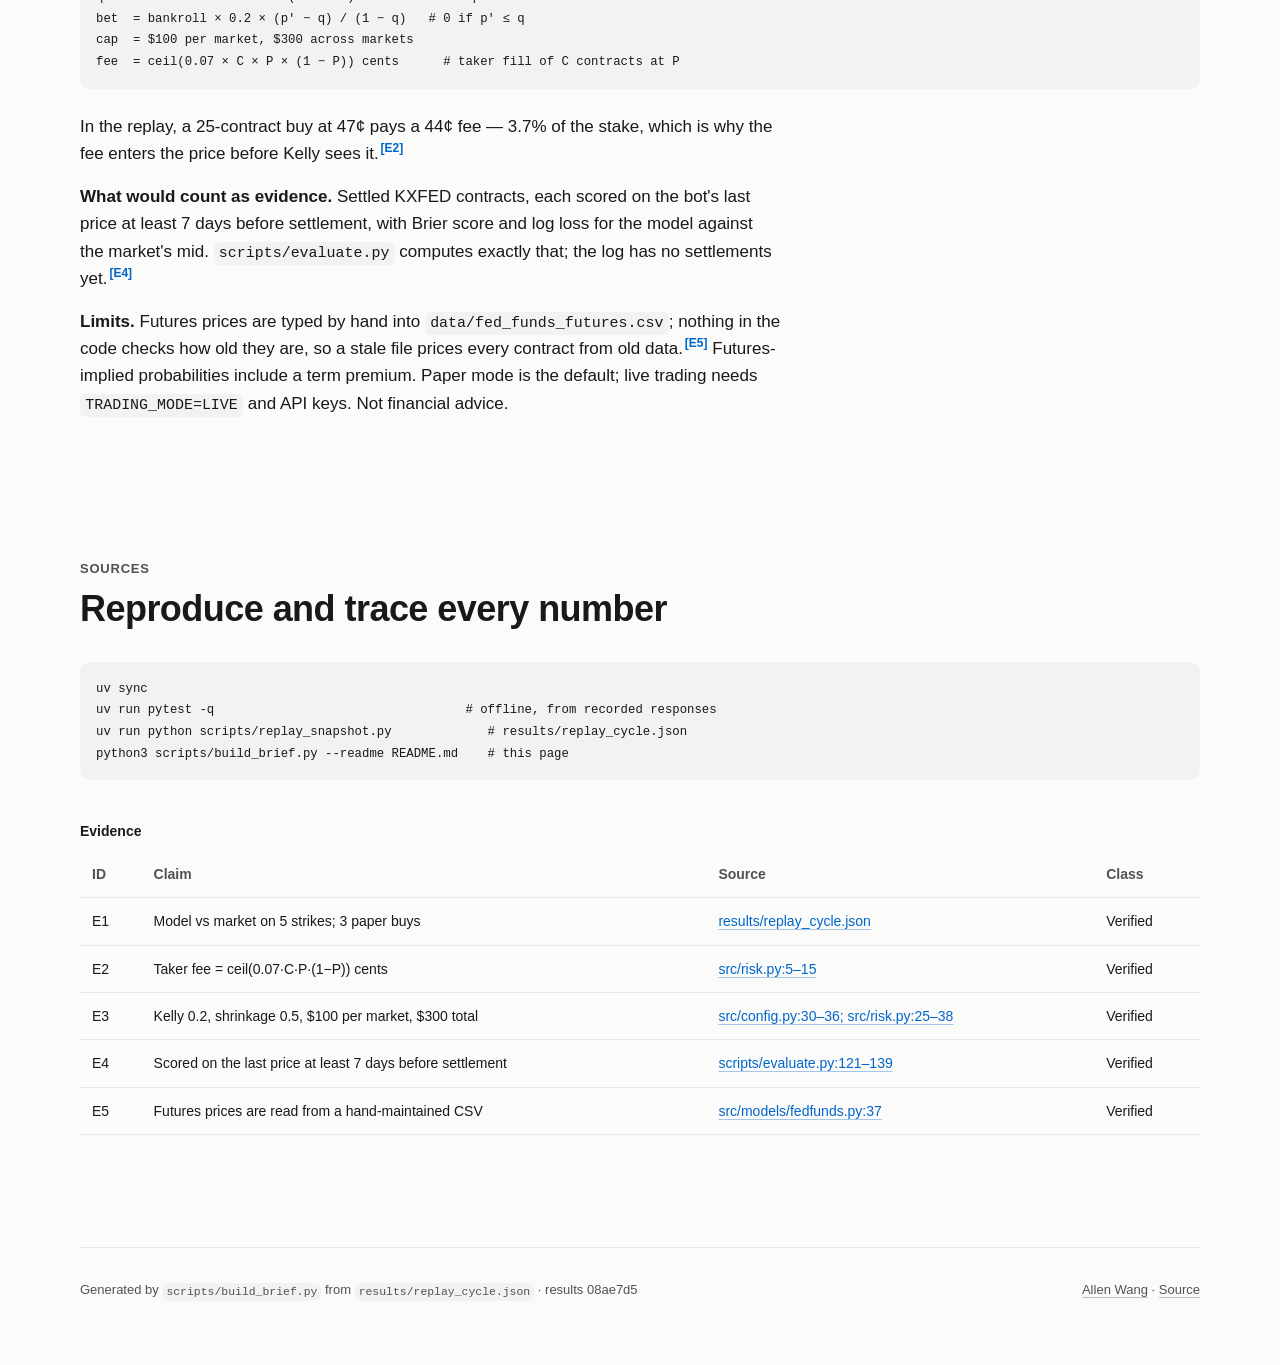
==== commit d29b6d88: "fix(brief): QA fixes for chart value labels, phone axis clipping and copy" ====
--- a/docs/index.html
+++ b/docs/index.html
@@ -280,7 +280,7 @@
 <a class="skip" href="#main">Skip to content</a>
 <header class="wrap"><nav class="report-header" aria-label="Site"><a href="https://allenwang0.github.io/">← Allen Wang</a><span><a href="https://github.com/allenwang0/kalshibot">Source</a></span></nav></header>
 <main id="main">
-<section class="hero wrap" aria-labelledby="title" style="padding-bottom:0"><p class="eyebrow">Trading bot · Python · Paper mode</p><h1 class="hero-title" id="title">kalshibot</h1><p class="hero-sub">Prices Kalshi&#x27;s Fed-rate contracts from Fed Funds futures, sizes bets after Kalshi&#x27;s fee, and scores its model against the market once contracts settle.</p><p class="hero-context">No real contract has settled in its log yet, so nothing here shows an edge. The figure below uses fabricated prices to show what the bot computes.</p><div class="actions"><a href="https://github.com/allenwang0/kalshibot" class="btn btn-primary">Source</a></div></section><section class="section wrap" aria-labelledby="how"><div class="section-head"><p class="eyebrow">How it works</p><h2 id="how">Futures imply a probability; the fee decides whether to bet<a class="anchor" href="#how" aria-label="Link to this section">#</a></h2></div><figure class="figure" id="fig-replay" aria-labelledby="fig-replay-t"><h3 class="fig-takeaway" id="fig-replay-t">On fabricated prices, the model falls outside the market&#x27;s bid–ask range on 5 of 5 strikes</h3><p class="fig-question">Where does the futures-implied probability sit relative to what the market would charge?</p><div class="fig-chart"><div class="v-d"><svg xmlns="http://www.w3.org/2000/svg" viewBox="0 0 1000 308" width="1000" height="308" role="img" aria-labelledby="rp-d-title rp-d-desc"><title id="rp-d-title">Model probability against the market&#x27;s bid-ask range per strike</title><desc id="rp-d-desc">Dec 9 · above 3.50%: market 92–96 cents, model 1.00; Dec 9 · above 3.75%: market 44–47 cents, model 0.61; Dec 9 · above 4.00%: market 2–4 cents, model 0.00; Jan 27 · above 3.50%: market 60–64 cents, model 0.76; Jan 27 · above 3.75%: market 18–21 cents, model 0.24. Fabricated replay prices and synthetic futures; not market data.</desc><path class="c-grid" d="M172 54V262"/><text x="172" y="280" class="c-tick" text-anchor="middle">0%</text><path class="c-grid" d="M374 54V262"/><text x="374" y="280" class="c-tick" text-anchor="middle">25%</text><path class="c-grid" d="M576 54V262"/><text x="576" y="280" class="c-tick" text-anchor="middle">50%</text><path class="c-grid" d="M778 54V262"/><text x="778" y="280" class="c-tick" text-anchor="middle">75%</text><path class="c-grid" d="M980 54V262"/><text x="980" y="280" class="c-tick" text-anchor="middle">100%</text><text x="0" y="16" class="c-title">Replay fixture: fabricated prices, not a result</text><rect x="0" y="30" width="18" height="10" rx="2" class="c-muted"/><text x="24" y="39" class="c-title">market bid–ask</text><circle cx="137.6" cy="35" r="5" class="c-accent"/><text x="147.6" y="39" class="c-title">model</text><text x="166" y="86" class="c-label" text-anchor="end">Dec 9 · above 3.50%</text><rect x="915.4" y="77" width="32.3" height="10" rx="2" class="c-muted"/><circle cx="980" cy="82" r="5.5" class="c-accent"/><text x="970" y="86" class="c-value" text-anchor="end">1.00</text><text x="166" y="126" class="c-label" text-anchor="end">Dec 9 · above 3.75%</text><rect x="527.5" y="117" width="24.2" height="10" rx="2" class="c-muted"/><circle cx="661.2" cy="122" r="5.5" class="c-accent"/><text x="671.2" y="126" class="c-value">0.61</text><text x="166" y="166" class="c-label" text-anchor="end">Dec 9 · above 4.00%</text><rect x="188.2" y="157" width="16.2" height="10" rx="2" class="c-muted"/><circle cx="172" cy="162" r="5.5" class="c-accent"/><text x="182" y="166" class="c-value">0.00</text><text x="166" y="206" class="c-label" text-anchor="end">Jan 27 · above 3.50%</text><rect x="656.8" y="197" width="32.3" height="10" rx="2" class="c-muted"/><circle cx="787" cy="202" r="5.5" class="c-accent"/><text x="797" y="206" class="c-value">0.76</text><text x="166" y="246" class="c-label" text-anchor="end">Jan 27 · above 3.75%</text><rect x="317.4" y="237" width="24.2" height="10" rx="2" class="c-muted"/><circle cx="365" cy="242" r="5.5" class="c-accent"/><text x="375" y="246" class="c-value">0.24</text><text x="980" y="300" class="c-title" text-anchor="end">Probability the contract settles YES</text></svg></div><div class="v-t"><svg xmlns="http://www.w3.org/2000/svg" viewBox="0 0 640 308" width="640" height="308" role="img" aria-labelledby="rp-t-title rp-t-desc"><title id="rp-t-title">Model probability against the market&#x27;s bid-ask range per strike</title><desc id="rp-t-desc">Dec 9 · above 3.50%: market 92–96 cents, model 1.00; Dec 9 · above 3.75%: market 44–47 cents, model 0.61; Dec 9 · above 4.00%: market 2–4 cents, model 0.00; Jan 27 · above 3.50%: market 60–64 cents, model 0.76; Jan 27 · above 3.75%: market 18–21 cents, model 0.24. Fabricated replay prices and synthetic futures; not market data.</desc><path class="c-grid" d="M172 54V262"/><text x="172" y="280" class="c-tick" text-anchor="middle">0%</text><path class="c-grid" d="M284 54V262"/><text x="284" y="280" class="c-tick" text-anchor="middle">25%</text><path class="c-grid" d="M396 54V262"/><text x="396" y="280" class="c-tick" text-anchor="middle">50%</text><path class="c-grid" d="M508 54V262"/><text x="508" y="280" class="c-tick" text-anchor="middle">75%</text><path class="c-grid" d="M620 54V262"/><text x="620" y="280" class="c-tick" text-anchor="middle">100%</text><text x="0" y="16" class="c-title">Replay fixture: fabricated prices, not a result</text><rect x="0" y="30" width="18" height="10" rx="2" class="c-muted"/><text x="24" y="39" class="c-title">market bid–ask</text><circle cx="137.6" cy="35" r="5" class="c-accent"/><text x="147.6" y="39" class="c-title">model</text><text x="166" y="86" class="c-label" text-anchor="end">Dec 9 · above 3.50%</text><rect x="584.2" y="77" width="17.9" height="10" rx="2" class="c-muted"/><circle cx="620" cy="82" r="5.5" class="c-accent"/><text x="610" y="86" class="c-value" text-anchor="end">1.00</text><text x="166" y="126" class="c-label" text-anchor="end">Dec 9 · above 3.75%</text><rect x="369.1" y="117" width="13.4" height="10" rx="2" class="c-muted"/><circle cx="443.2" cy="122" r="5.5" class="c-accent"/><text x="453.2" y="126" class="c-value">0.61</text><text x="166" y="166" class="c-label" text-anchor="end">Dec 9 · above 4.00%</text><rect x="181" y="157" width="9" height="10" rx="2" class="c-muted"/><circle cx="172" cy="162" r="5.5" class="c-accent"/><text x="182" y="166" class="c-value">0.00</text><text x="166" y="206" class="c-label" text-anchor="end">Jan 27 · above 3.50%</text><rect x="440.8" y="197" width="17.9" height="10" rx="2" class="c-muted"/><circle cx="513" cy="202" r="5.5" class="c-accent"/><text x="523" y="206" class="c-value">0.76</text><text x="166" y="246" class="c-label" text-anchor="end">Jan 27 · above 3.75%</text><rect x="252.6" y="237" width="13.4" height="10" rx="2" class="c-muted"/><circle cx="279" cy="242" r="5.5" class="c-accent"/><text x="289" y="246" class="c-value">0.24</text><text x="620" y="300" class="c-title" text-anchor="end">Probability the contract settles YES</text></svg></div><div class="v-p"><svg xmlns="http://www.w3.org/2000/svg" viewBox="0 0 320 368" width="320" height="368" role="img" aria-labelledby="rp-p-title rp-p-desc"><title id="rp-p-title">Model probability against the market&#x27;s bid-ask range per strike</title><desc id="rp-p-desc">Dec 9 · above 3.50%: market 92–96 cents, model 1.00; Dec 9 · above 3.75%: market 44–47 cents, model 0.61; Dec 9 · above 4.00%: market 2–4 cents, model 0.00; Jan 27 · above 3.50%: market 60–64 cents, model 0.76; Jan 27 · above 3.75%: market 18–21 cents, model 0.24. Fabricated replay prices and synthetic futures; not market data.</desc><path class="c-grid" d="M6 54V322"/><text x="6" y="340" class="c-tick" text-anchor="middle">0%</text><path class="c-grid" d="M79.5 54V322"/><text x="79.5" y="340" class="c-tick" text-anchor="middle">25%</text><path class="c-grid" d="M153 54V322"/><text x="153" y="340" class="c-tick" text-anchor="middle">50%</text><path class="c-grid" d="M226.5 54V322"/><text x="226.5" y="340" class="c-tick" text-anchor="middle">75%</text><path class="c-grid" d="M300 54V322"/><text x="300" y="340" class="c-tick" text-anchor="middle">100%</text><text x="0" y="16" class="c-title">Replay fixture: fabricated prices, not a result</text><rect x="0" y="30" width="18" height="10" rx="2" class="c-muted"/><text x="24" y="39" class="c-title">market bid–ask</text><circle cx="137.6" cy="35" r="5" class="c-accent"/><text x="147.6" y="39" class="c-title">model</text><text x="0" y="82" class="c-label">Dec 9 · above 3.50%</text><rect x="276.5" y="91" width="11.8" height="10" rx="2" class="c-muted"/><circle cx="300" cy="96" r="5.5" class="c-accent"/><text x="290" y="100" class="c-value" text-anchor="end">1.00</text><text x="0" y="134" class="c-label">Dec 9 · above 3.75%</text><rect x="135.4" y="143" width="8.8" height="10" rx="2" class="c-muted"/><circle cx="184" cy="148" r="5.5" class="c-accent"/><text x="194" y="152" class="c-value">0.61</text><text x="0" y="186" class="c-label">Dec 9 · above 4.00%</text><rect x="11.9" y="195" width="5.9" height="10" rx="2" class="c-muted"/><circle cx="6" cy="200" r="5.5" class="c-accent"/><text x="16" y="204" class="c-value">0.00</text><text x="0" y="238" class="c-label">Jan 27 · above 3.50%</text><rect x="182.4" y="247" width="11.8" height="10" rx="2" class="c-muted"/><circle cx="229.8" cy="252" r="5.5" class="c-accent"/><text x="239.8" y="256" class="c-value">0.76</text><text x="0" y="290" class="c-label">Jan 27 · above 3.75%</text><rect x="58.9" y="299" width="8.8" height="10" rx="2" class="c-muted"/><circle cx="76.2" cy="304" r="5.5" class="c-accent"/><text x="86.2" y="308" class="c-value">0.24</text><text x="300" y="360" class="c-title" text-anchor="end">Probability the contract settles YES</text></svg></div></div><figcaption><p>One offline paper cycle: <code>main.py --once --replay</code> on the replay fixture (recorded API response shapes, fabricated prices) and the synthetic example futures CSV, current upper bound 4.00%. It shows the bot's arithmetic on one snapshot; the gaps are artefacts of made-up prices, not an edge.<a class="ref" href="#evidence-e1" aria-label="Evidence E1">[E1]</a></p> <a class="src" href="https://github.com/allenwang0/kalshibot/blob/08ae7d51f97ac0b443214484e6ebcbee281bd855/results/replay_cycle.json">Data: results/replay_cycle.json</a></figcaption><details class="data"><summary>Show data table</summary><div class="table-wrap" tabindex="0" role="region" aria-label="Replay cycle per strike"><table class="bench"><caption>Replay cycle per strike</caption><thead><tr><th scope="col">Strike</th><th scope="col" class="num">Best bid (¢)</th><th scope="col" class="num">Best ask (¢)</th><th scope="col" class="num">Model p</th><th scope="col">Action</th></tr></thead><tbody><tr><th scope="row">Dec 9 · above 3.50%</th><td class="num">92</td><td class="num">96</td><td class="num">1.000</td><td>buy 25</td></tr><tr><th scope="row">Dec 9 · above 3.75%</th><td class="num">44</td><td class="num">47</td><td class="num">0.605</td><td>buy 25</td></tr><tr><th scope="row">Dec 9 · above 4.00%</th><td class="num">2</td><td class="num">4</td><td class="num">0.000</td><td>hold</td></tr><tr><th scope="row">Jan 27 · above 3.50%</th><td class="num">60</td><td class="num">64</td><td class="num">0.761</td><td>buy 25</td></tr><tr><th scope="row">Jan 27 · above 3.75%</th><td class="num">18</td><td class="num">21</td><td class="num">0.239</td><td>hold</td></tr></tbody></table></div></details></figure><div class="prose" style="margin-top:40px"><p>Each KXFED contract asks whether the upper bound of the Fed's target range will be above a strike after a given meeting. Each 30-day Fed Funds future implies an average rate for its month; in a meeting month the rate after the meeting can be solved from that average, and each meeting's expected move is split between the two nearest 25 bp outcomes and chained forward. A contract's model price is the probability of every outcome above its strike.</p><p>Sizing shrinks the model halfway to the market, prices in the fee, and bets a fraction of Kelly:<a class="ref" href="#evidence-e3" aria-label="Evidence E3">[E3]</a></p></div><pre class="code" tabindex="0" aria-label="Sizing rule"><code>p&#x27;   = ask + 0.5 × (model − ask)
+<section class="hero wrap" aria-labelledby="title" style="padding-bottom:0"><p class="eyebrow">Trading bot · Python · Paper mode</p><h1 class="hero-title" id="title">kalshibot</h1><p class="hero-sub">Prices Kalshi&#x27;s Fed-rate contracts from Fed Funds futures, sizes bets after Kalshi&#x27;s fee, and scores its model against the market once contracts settle.</p><p class="hero-context">No real contract has settled in its log yet, so nothing here shows an edge. The figure below uses fabricated prices to show what the bot computes.</p><div class="actions"><a href="https://github.com/allenwang0/kalshibot" class="btn btn-primary">Source</a></div></section><section class="section wrap" aria-labelledby="how"><div class="section-head"><p class="eyebrow">How it works</p><h2 id="how">Futures imply a probability; the fee decides whether to bet<a class="anchor" href="#how" aria-label="Link to this section">#</a></h2></div><figure class="figure" id="fig-replay" aria-labelledby="fig-replay-t"><h3 class="fig-takeaway" id="fig-replay-t">On fabricated prices, the model falls outside the market&#x27;s bid–ask range on all five strikes</h3><p class="fig-question">Where does the futures-implied probability sit relative to what the market would charge?</p><div class="fig-chart"><div class="v-d"><svg xmlns="http://www.w3.org/2000/svg" viewBox="0 0 1000 308" width="1000" height="308" role="img" aria-labelledby="rp-d-title rp-d-desc"><title id="rp-d-title">Model probability against the market&#x27;s bid-ask range per strike</title><desc id="rp-d-desc">Dec 9 · above 3.50%: market 92–96 cents, model 1.00; Dec 9 · above 3.75%: market 44–47 cents, model 0.61; Dec 9 · above 4.00%: market 2–4 cents, model 0.00; Jan 27 · above 3.50%: market 60–64 cents, model 0.76; Jan 27 · above 3.75%: market 18–21 cents, model 0.24. Fabricated replay prices and synthetic futures; not market data.</desc><path class="c-grid" d="M182 54V262"/><text x="182" y="280" class="c-tick" text-anchor="middle">0%</text><path class="c-grid" d="M370.5 54V262"/><text x="370.5" y="280" class="c-tick" text-anchor="middle">25%</text><path class="c-grid" d="M559 54V262"/><text x="559" y="280" class="c-tick" text-anchor="middle">50%</text><path class="c-grid" d="M747.5 54V262"/><text x="747.5" y="280" class="c-tick" text-anchor="middle">75%</text><path class="c-grid" d="M936 54V262"/><text x="936" y="280" class="c-tick" text-anchor="middle">100%</text><text x="0" y="16" class="c-title">Replay fixture: fabricated prices, not a result</text><rect x="0" y="30" width="18" height="10" rx="2" class="c-muted"/><text x="24" y="39" class="c-title">market bid–ask</text><circle cx="137.6" cy="35" r="5" class="c-accent"/><text x="147.6" y="39" class="c-title">model</text><text x="166" y="86" class="c-label" text-anchor="end">Dec 9 · above 3.50%</text><rect x="875.7" y="77" width="30.2" height="10" rx="2" class="c-muted"/><circle cx="936" cy="82" r="5.5" class="c-accent"/><text x="1000" y="86" class="c-value" text-anchor="end">1.00</text><text x="166" y="126" class="c-label" text-anchor="end">Dec 9 · above 3.75%</text><rect x="513.8" y="117" width="22.6" height="10" rx="2" class="c-muted"/><circle cx="638.5" cy="122" r="5.5" class="c-accent"/><text x="1000" y="126" class="c-value" text-anchor="end">0.61</text><text x="166" y="166" class="c-label" text-anchor="end">Dec 9 · above 4.00%</text><rect x="197.1" y="157" width="15.1" height="10" rx="2" class="c-muted"/><circle cx="182" cy="162" r="5.5" class="c-accent"/><text x="1000" y="166" class="c-value" text-anchor="end">0.00</text><text x="166" y="206" class="c-label" text-anchor="end">Jan 27 · above 3.50%</text><rect x="634.4" y="197" width="30.2" height="10" rx="2" class="c-muted"/><circle cx="755.9" cy="202" r="5.5" class="c-accent"/><text x="1000" y="206" class="c-value" text-anchor="end">0.76</text><text x="166" y="246" class="c-label" text-anchor="end">Jan 27 · above 3.75%</text><rect x="317.7" y="237" width="22.6" height="10" rx="2" class="c-muted"/><circle cx="362.1" cy="242" r="5.5" class="c-accent"/><text x="1000" y="246" class="c-value" text-anchor="end">0.24</text><text x="1000" y="48" class="c-title" text-anchor="end">model</text><text x="936" y="300" class="c-title" text-anchor="end">Probability the contract settles YES</text></svg></div><div class="v-t"><svg xmlns="http://www.w3.org/2000/svg" viewBox="0 0 640 308" width="640" height="308" role="img" aria-labelledby="rp-t-title rp-t-desc"><title id="rp-t-title">Model probability against the market&#x27;s bid-ask range per strike</title><desc id="rp-t-desc">Dec 9 · above 3.50%: market 92–96 cents, model 1.00; Dec 9 · above 3.75%: market 44–47 cents, model 0.61; Dec 9 · above 4.00%: market 2–4 cents, model 0.00; Jan 27 · above 3.50%: market 60–64 cents, model 0.76; Jan 27 · above 3.75%: market 18–21 cents, model 0.24. Fabricated replay prices and synthetic futures; not market data.</desc><path class="c-grid" d="M182 54V262"/><text x="182" y="280" class="c-tick" text-anchor="middle">0%</text><path class="c-grid" d="M280.5 54V262"/><text x="280.5" y="280" class="c-tick" text-anchor="middle">25%</text><path class="c-grid" d="M379 54V262"/><text x="379" y="280" class="c-tick" text-anchor="middle">50%</text><path class="c-grid" d="M477.5 54V262"/><text x="477.5" y="280" class="c-tick" text-anchor="middle">75%</text><path class="c-grid" d="M576 54V262"/><text x="576" y="280" class="c-tick" text-anchor="middle">100%</text><text x="0" y="16" class="c-title">Replay fixture: fabricated prices, not a result</text><rect x="0" y="30" width="18" height="10" rx="2" class="c-muted"/><text x="24" y="39" class="c-title">market bid–ask</text><circle cx="137.6" cy="35" r="5" class="c-accent"/><text x="147.6" y="39" class="c-title">model</text><text x="166" y="86" class="c-label" text-anchor="end">Dec 9 · above 3.50%</text><rect x="544.5" y="77" width="15.8" height="10" rx="2" class="c-muted"/><circle cx="576" cy="82" r="5.5" class="c-accent"/><text x="640" y="86" class="c-value" text-anchor="end">1.00</text><text x="166" y="126" class="c-label" text-anchor="end">Dec 9 · above 3.75%</text><rect x="355.4" y="117" width="11.8" height="10" rx="2" class="c-muted"/><circle cx="420.5" cy="122" r="5.5" class="c-accent"/><text x="640" y="126" class="c-value" text-anchor="end">0.61</text><text x="166" y="166" class="c-label" text-anchor="end">Dec 9 · above 4.00%</text><rect x="189.9" y="157" width="7.9" height="10" rx="2" class="c-muted"/><circle cx="182" cy="162" r="5.5" class="c-accent"/><text x="640" y="166" class="c-value" text-anchor="end">0.00</text><text x="166" y="206" class="c-label" text-anchor="end">Jan 27 · above 3.50%</text><rect x="418.4" y="197" width="15.8" height="10" rx="2" class="c-muted"/><circle cx="481.9" cy="202" r="5.5" class="c-accent"/><text x="640" y="206" class="c-value" text-anchor="end">0.76</text><text x="166" y="246" class="c-label" text-anchor="end">Jan 27 · above 3.75%</text><rect x="252.9" y="237" width="11.8" height="10" rx="2" class="c-muted"/><circle cx="276.1" cy="242" r="5.5" class="c-accent"/><text x="640" y="246" class="c-value" text-anchor="end">0.24</text><text x="640" y="48" class="c-title" text-anchor="end">model</text><text x="576" y="300" class="c-title" text-anchor="end">Probability the contract settles YES</text></svg></div><div class="v-p"><svg xmlns="http://www.w3.org/2000/svg" viewBox="0 0 320 368" width="320" height="368" role="img" aria-labelledby="rp-p-title rp-p-desc"><title id="rp-p-title">Model probability against the market&#x27;s bid-ask range per strike</title><desc id="rp-p-desc">Dec 9 · above 3.50%: market 92–96 cents, model 1.00; Dec 9 · above 3.75%: market 44–47 cents, model 0.61; Dec 9 · above 4.00%: market 2–4 cents, model 0.00; Jan 27 · above 3.50%: market 60–64 cents, model 0.76; Jan 27 · above 3.75%: market 18–21 cents, model 0.24. Fabricated replay prices and synthetic futures; not market data.</desc><path class="c-grid" d="M16 54V322"/><text x="16" y="340" class="c-tick" text-anchor="middle">0%</text><path class="c-grid" d="M76 54V322"/><text x="76" y="340" class="c-tick" text-anchor="middle">25%</text><path class="c-grid" d="M136 54V322"/><text x="136" y="340" class="c-tick" text-anchor="middle">50%</text><path class="c-grid" d="M196 54V322"/><text x="196" y="340" class="c-tick" text-anchor="middle">75%</text><path class="c-grid" d="M256 54V322"/><text x="256" y="340" class="c-tick" text-anchor="middle">100%</text><text x="0" y="16" class="c-title">Replay fixture: fabricated prices, not a result</text><rect x="0" y="30" width="18" height="10" rx="2" class="c-muted"/><text x="24" y="39" class="c-title">market bid–ask</text><circle cx="137.6" cy="35" r="5" class="c-accent"/><text x="147.6" y="39" class="c-title">model</text><text x="0" y="82" class="c-label">Dec 9 · above 3.50%</text><rect x="236.8" y="91" width="9.6" height="10" rx="2" class="c-muted"/><circle cx="256" cy="96" r="5.5" class="c-accent"/><text x="320" y="100" class="c-value" text-anchor="end">1.00</text><text x="0" y="134" class="c-label">Dec 9 · above 3.75%</text><rect x="121.6" y="143" width="7.2" height="10" rx="2" class="c-muted"/><circle cx="161.3" cy="148" r="5.5" class="c-accent"/><text x="320" y="152" class="c-value" text-anchor="end">0.61</text><text x="0" y="186" class="c-label">Dec 9 · above 4.00%</text><rect x="20.8" y="195" width="4.8" height="10" rx="2" class="c-muted"/><circle cx="16" cy="200" r="5.5" class="c-accent"/><text x="320" y="204" class="c-value" text-anchor="end">0.00</text><text x="0" y="238" class="c-label">Jan 27 · above 3.50%</text><rect x="160" y="247" width="9.6" height="10" rx="2" class="c-muted"/><circle cx="198.7" cy="252" r="5.5" class="c-accent"/><text x="320" y="256" class="c-value" text-anchor="end">0.76</text><text x="0" y="290" class="c-label">Jan 27 · above 3.75%</text><rect x="59.2" y="299" width="7.2" height="10" rx="2" class="c-muted"/><circle cx="73.3" cy="304" r="5.5" class="c-accent"/><text x="320" y="308" class="c-value" text-anchor="end">0.24</text><text x="320" y="48" class="c-title" text-anchor="end">model</text><text x="256" y="360" class="c-title" text-anchor="end">Probability the contract settles YES</text></svg></div></div><figcaption><p>One offline paper cycle: <code>main.py --once --replay</code> on the replay fixture (recorded API response shapes, fabricated prices) and the synthetic example futures CSV, current upper bound 4.00%. It shows the bot's arithmetic on one snapshot; the gaps are artifacts of made-up prices, not an edge.<a class="ref" href="#evidence-e1" aria-label="Evidence E1">[E1]</a></p> <a class="src" href="https://github.com/allenwang0/kalshibot/blob/08ae7d51f97ac0b443214484e6ebcbee281bd855/results/replay_cycle.json">Data: results/replay_cycle.json</a></figcaption><details class="data"><summary>Show data table</summary><div class="table-wrap" tabindex="0" role="region" aria-label="Replay cycle per strike"><table class="bench"><caption>Replay cycle per strike</caption><thead><tr><th scope="col">Strike</th><th scope="col" class="num">Best bid (¢)</th><th scope="col" class="num">Best ask (¢)</th><th scope="col" class="num">Model p</th><th scope="col">Action</th></tr></thead><tbody><tr><th scope="row">Dec 9 · above 3.50%</th><td class="num">92</td><td class="num">96</td><td class="num">1.000</td><td>buy 25</td></tr><tr><th scope="row">Dec 9 · above 3.75%</th><td class="num">44</td><td class="num">47</td><td class="num">0.605</td><td>buy 25</td></tr><tr><th scope="row">Dec 9 · above 4.00%</th><td class="num">2</td><td class="num">4</td><td class="num">0.000</td><td>hold</td></tr><tr><th scope="row">Jan 27 · above 3.50%</th><td class="num">60</td><td class="num">64</td><td class="num">0.761</td><td>buy 25</td></tr><tr><th scope="row">Jan 27 · above 3.75%</th><td class="num">18</td><td class="num">21</td><td class="num">0.239</td><td>hold</td></tr></tbody></table></div></details></figure><div class="prose" style="margin-top:40px"><p>Each KXFED contract asks whether the upper bound of the Fed's target range will be above a strike after a given meeting. Each 30-day Fed Funds future implies an average rate for its month; in a meeting month the rate after the meeting can be solved from that average, and each meeting's expected move is split between the two nearest 25 bp outcomes and chained forward. A contract's model price is the probability of every outcome above its strike.</p><p>Sizing shrinks the model halfway to the market, prices in the fee, and bets a fraction of Kelly:<a class="ref" href="#evidence-e3" aria-label="Evidence E3">[E3]</a></p></div><pre class="code" tabindex="0" aria-label="Sizing rule"><code>p&#x27;   = ask + 0.5 × (model − ask)
 q    = ask + 0.07 × ask × (1 − ask)          # fee per contract
 bet  = bankroll × 0.2 × (p&#x27; − q) / (1 − q)   # 0 if p&#x27; ≤ q
 cap  = $100 per market, $300 across markets
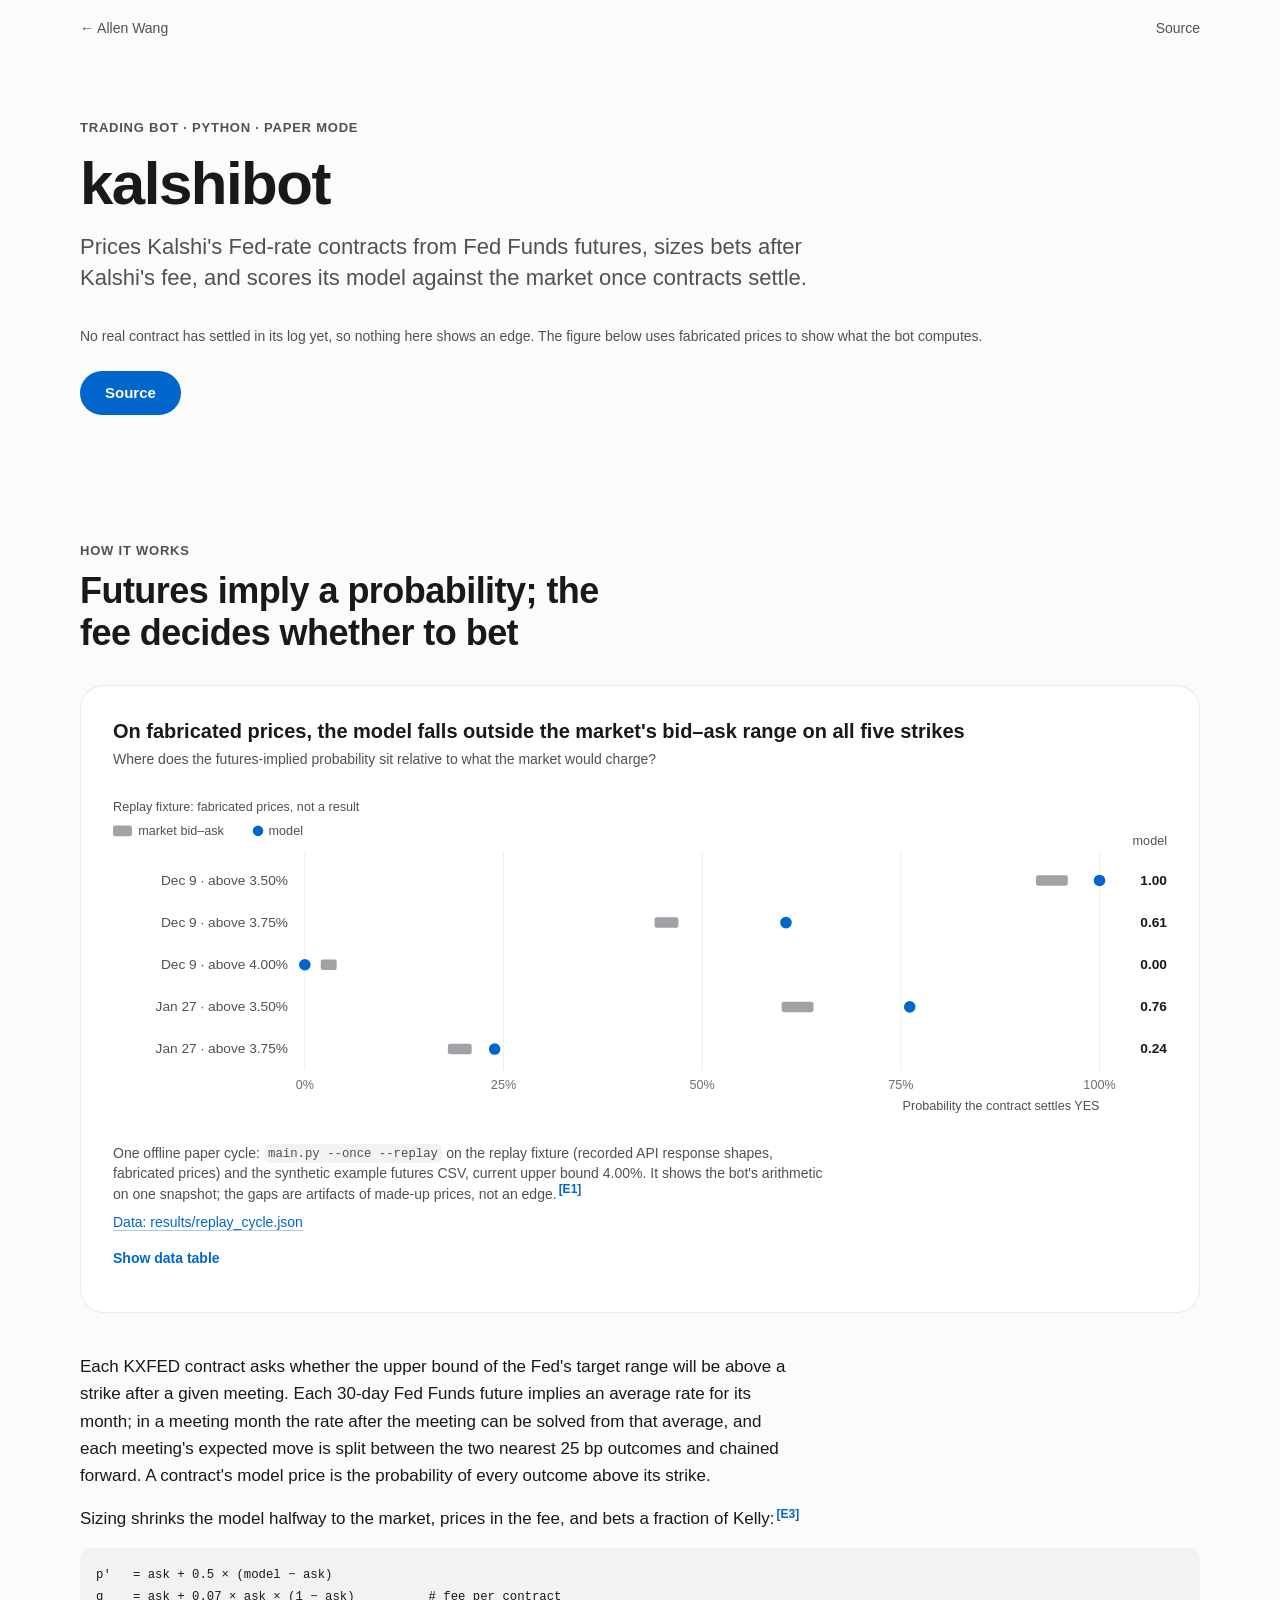
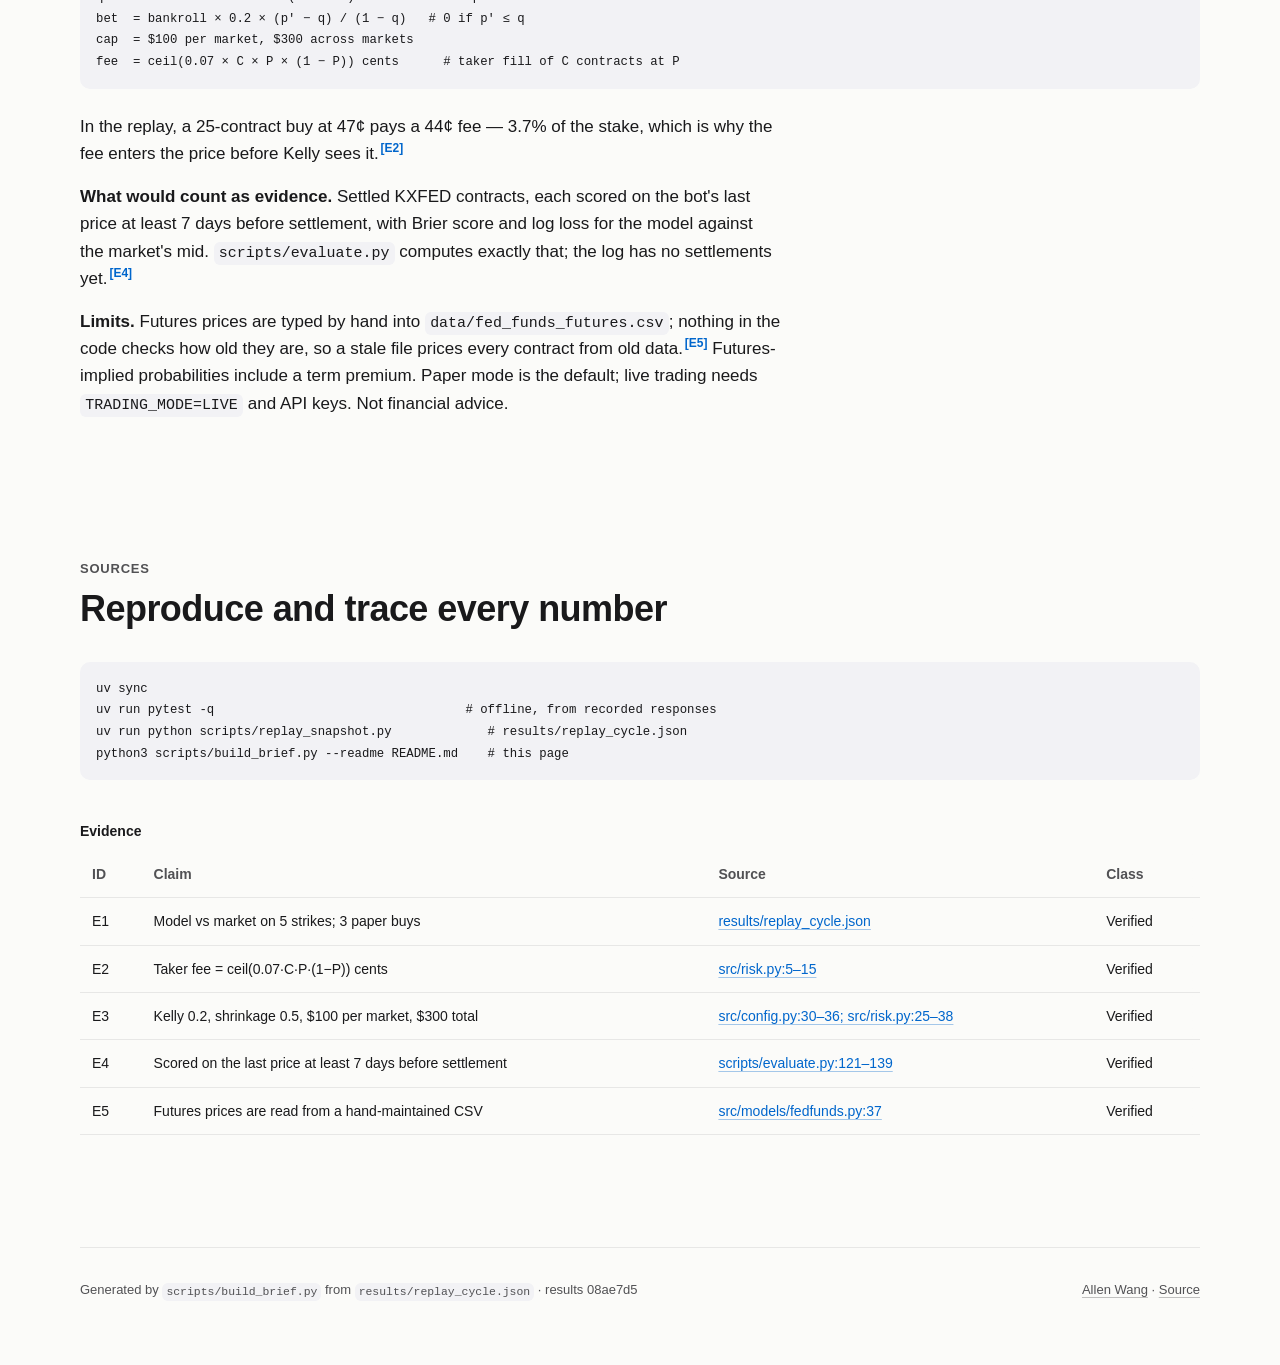
==== commit d8937b37: "build: re-vendor report-kit v1.1 and rebuild the brief" ====
--- a/docs/index.html
+++ b/docs/index.html
@@ -14,7 +14,7 @@
 <meta property="og:site_name" content="Allen Wang">
 <script>try{var t=localStorage.getItem("theme");if(t==="light"||t==="dark")document.documentElement.setAttribute("data-theme",t)}catch(e){}addEventListener("beforeprint",function(){document.querySelectorAll("details").forEach(function(d){d.open=true})});</script>
 <style>
-/* report-kit v1 — shared tokens and components for project reports. Inlined by report_kit.py. */
+/* report-kit v1.1 — shared tokens and components for project reports. Inlined by report_kit.py. */
 :root {
   --space-1: 4px; --space-2: 8px; --space-3: 12px; --space-4: 16px; --space-5: 24px;
   --space-6: 32px; --space-7: 48px; --space-8: 64px; --space-9: 96px; --space-10: 128px;
@@ -94,7 +94,7 @@
 
 /* Hero */
 .hero { padding-block: var(--space-8); }
-.hero-grid { display: grid; grid-template-columns: 7fr 5fr; gap: var(--space-7); align-items: end; }
+.hero-grid { display: grid; grid-template-columns: 7fr 5fr; gap: var(--space-7); align-items: start; }
 .eyebrow { font-size: var(--fs-eyebrow); font-weight: 600; line-height: 1.2; letter-spacing: .06em; text-transform: uppercase;
   color: var(--text-2); margin: 0 0 var(--space-4); }
 .hero-title { font-size: var(--fs-hero); font-weight: 700; line-height: 1.05; letter-spacing: -.025em; }
@@ -119,11 +119,14 @@
 /* Sticky section nav */
 .report-nav { position: sticky; top: 0; z-index: 5; background: color-mix(in srgb, var(--canvas) 86%, transparent);
   -webkit-backdrop-filter: saturate(1.8) blur(16px); backdrop-filter: saturate(1.8) blur(16px); border-bottom: 1px solid var(--border); }
-.report-nav ul { display: flex; gap: var(--space-5); margin: 0 auto; padding: 0 var(--gutter); max-width: calc(var(--page-max) + 2 * var(--gutter));
+.report-nav ul, .report-toc ul { display: flex; gap: 0 var(--space-5); margin: 0 auto; padding: 0 var(--gutter); max-width: calc(var(--page-max) + 2 * var(--gutter));
   list-style: none; overflow-x: auto; scrollbar-width: none; }
-.report-nav a { display: flex; align-items: center; min-height: var(--nav-h); white-space: nowrap; font-size: var(--fs-small);
+.report-nav a, .report-toc a { display: flex; align-items: center; min-height: var(--nav-h); white-space: nowrap; font-size: var(--fs-small);
   color: var(--text-2); text-decoration: none; }
-.report-nav a:hover { color: var(--text); }
+.report-nav a:hover, .report-toc a:hover { color: var(--text); }
+/* Inline contents (Tier B): the nav's type and divider, not sticky, wraps instead of scrolling */
+.report-toc { border-bottom: 1px solid var(--border); }
+.report-toc ul { flex-wrap: wrap; overflow: visible; }
 
 /* Sections */
 .section { padding-top: var(--section-gap); }
@@ -184,6 +187,8 @@
 @media (max-width: 734px) { .v-t { display: none; } .v-p { display: block; } }
 .figure figcaption { font-size: var(--fs-small); line-height: 1.45; color: var(--text-2); margin-top: var(--space-5); max-width: var(--measure); }
 .figure figcaption p { margin: 0 0 var(--space-2); }
+.fig-chart img, .fig-chart picture, .hero-figure img, .hero-figure picture { display: block; max-width: 100%; height: auto; }
+.fig-chart img, .hero-figure img { border-radius: var(--radius-sm); border: 1px solid var(--border); }
 details.data { margin-top: var(--space-1); font-size: var(--fs-small); }
 details.data summary { cursor: pointer; color: var(--accent); font-weight: 600; min-height: 44px; display: inline-flex; align-items: center; }
 details.data summary::marker { color: var(--text-3); }
@@ -228,7 +233,7 @@
     linear-gradient(to left, var(--grid), transparent) right / 8px 100% no-repeat scroll; }
 .card, .figure { --tw-bg: var(--surface); }
 table.bench { border-collapse: collapse; width: 100%; font-size: var(--fs-small); }
-table.bench caption { text-align: left; font-weight: 600; color: var(--text); padding: 0 0 var(--space-2); }
+.table-caption { font-size: var(--fs-small); font-weight: 600; color: var(--text); margin: 0 0 var(--space-2); }
 table.bench th, table.bench td { padding: var(--space-3) var(--space-3); height: 44px; text-align: left; border-bottom: 1px solid var(--border); white-space: nowrap; }
 table.bench thead th { font-weight: 600; color: var(--text-2); }
 table.bench tbody th { font-weight: 500; }
@@ -280,14 +285,14 @@
 <a class="skip" href="#main">Skip to content</a>
 <header class="wrap"><nav class="report-header" aria-label="Site"><a href="https://allenwang0.github.io/">← Allen Wang</a><span><a href="https://github.com/allenwang0/kalshibot">Source</a></span></nav></header>
 <main id="main">
-<section class="hero wrap" aria-labelledby="title" style="padding-bottom:0"><p class="eyebrow">Trading bot · Python · Paper mode</p><h1 class="hero-title" id="title">kalshibot</h1><p class="hero-sub">Prices Kalshi&#x27;s Fed-rate contracts from Fed Funds futures, sizes bets after Kalshi&#x27;s fee, and scores its model against the market once contracts settle.</p><p class="hero-context">No real contract has settled in its log yet, so nothing here shows an edge. The figure below uses fabricated prices to show what the bot computes.</p><div class="actions"><a href="https://github.com/allenwang0/kalshibot" class="btn btn-primary">Source</a></div></section><section class="section wrap" aria-labelledby="how"><div class="section-head"><p class="eyebrow">How it works</p><h2 id="how">Futures imply a probability; the fee decides whether to bet<a class="anchor" href="#how" aria-label="Link to this section">#</a></h2></div><figure class="figure" id="fig-replay" aria-labelledby="fig-replay-t"><h3 class="fig-takeaway" id="fig-replay-t">On fabricated prices, the model falls outside the market&#x27;s bid–ask range on all five strikes</h3><p class="fig-question">Where does the futures-implied probability sit relative to what the market would charge?</p><div class="fig-chart"><div class="v-d"><svg xmlns="http://www.w3.org/2000/svg" viewBox="0 0 1000 308" width="1000" height="308" role="img" aria-labelledby="rp-d-title rp-d-desc"><title id="rp-d-title">Model probability against the market&#x27;s bid-ask range per strike</title><desc id="rp-d-desc">Dec 9 · above 3.50%: market 92–96 cents, model 1.00; Dec 9 · above 3.75%: market 44–47 cents, model 0.61; Dec 9 · above 4.00%: market 2–4 cents, model 0.00; Jan 27 · above 3.50%: market 60–64 cents, model 0.76; Jan 27 · above 3.75%: market 18–21 cents, model 0.24. Fabricated replay prices and synthetic futures; not market data.</desc><path class="c-grid" d="M182 54V262"/><text x="182" y="280" class="c-tick" text-anchor="middle">0%</text><path class="c-grid" d="M370.5 54V262"/><text x="370.5" y="280" class="c-tick" text-anchor="middle">25%</text><path class="c-grid" d="M559 54V262"/><text x="559" y="280" class="c-tick" text-anchor="middle">50%</text><path class="c-grid" d="M747.5 54V262"/><text x="747.5" y="280" class="c-tick" text-anchor="middle">75%</text><path class="c-grid" d="M936 54V262"/><text x="936" y="280" class="c-tick" text-anchor="middle">100%</text><text x="0" y="16" class="c-title">Replay fixture: fabricated prices, not a result</text><rect x="0" y="30" width="18" height="10" rx="2" class="c-muted"/><text x="24" y="39" class="c-title">market bid–ask</text><circle cx="137.6" cy="35" r="5" class="c-accent"/><text x="147.6" y="39" class="c-title">model</text><text x="166" y="86" class="c-label" text-anchor="end">Dec 9 · above 3.50%</text><rect x="875.7" y="77" width="30.2" height="10" rx="2" class="c-muted"/><circle cx="936" cy="82" r="5.5" class="c-accent"/><text x="1000" y="86" class="c-value" text-anchor="end">1.00</text><text x="166" y="126" class="c-label" text-anchor="end">Dec 9 · above 3.75%</text><rect x="513.8" y="117" width="22.6" height="10" rx="2" class="c-muted"/><circle cx="638.5" cy="122" r="5.5" class="c-accent"/><text x="1000" y="126" class="c-value" text-anchor="end">0.61</text><text x="166" y="166" class="c-label" text-anchor="end">Dec 9 · above 4.00%</text><rect x="197.1" y="157" width="15.1" height="10" rx="2" class="c-muted"/><circle cx="182" cy="162" r="5.5" class="c-accent"/><text x="1000" y="166" class="c-value" text-anchor="end">0.00</text><text x="166" y="206" class="c-label" text-anchor="end">Jan 27 · above 3.50%</text><rect x="634.4" y="197" width="30.2" height="10" rx="2" class="c-muted"/><circle cx="755.9" cy="202" r="5.5" class="c-accent"/><text x="1000" y="206" class="c-value" text-anchor="end">0.76</text><text x="166" y="246" class="c-label" text-anchor="end">Jan 27 · above 3.75%</text><rect x="317.7" y="237" width="22.6" height="10" rx="2" class="c-muted"/><circle cx="362.1" cy="242" r="5.5" class="c-accent"/><text x="1000" y="246" class="c-value" text-anchor="end">0.24</text><text x="1000" y="48" class="c-title" text-anchor="end">model</text><text x="936" y="300" class="c-title" text-anchor="end">Probability the contract settles YES</text></svg></div><div class="v-t"><svg xmlns="http://www.w3.org/2000/svg" viewBox="0 0 640 308" width="640" height="308" role="img" aria-labelledby="rp-t-title rp-t-desc"><title id="rp-t-title">Model probability against the market&#x27;s bid-ask range per strike</title><desc id="rp-t-desc">Dec 9 · above 3.50%: market 92–96 cents, model 1.00; Dec 9 · above 3.75%: market 44–47 cents, model 0.61; Dec 9 · above 4.00%: market 2–4 cents, model 0.00; Jan 27 · above 3.50%: market 60–64 cents, model 0.76; Jan 27 · above 3.75%: market 18–21 cents, model 0.24. Fabricated replay prices and synthetic futures; not market data.</desc><path class="c-grid" d="M182 54V262"/><text x="182" y="280" class="c-tick" text-anchor="middle">0%</text><path class="c-grid" d="M280.5 54V262"/><text x="280.5" y="280" class="c-tick" text-anchor="middle">25%</text><path class="c-grid" d="M379 54V262"/><text x="379" y="280" class="c-tick" text-anchor="middle">50%</text><path class="c-grid" d="M477.5 54V262"/><text x="477.5" y="280" class="c-tick" text-anchor="middle">75%</text><path class="c-grid" d="M576 54V262"/><text x="576" y="280" class="c-tick" text-anchor="middle">100%</text><text x="0" y="16" class="c-title">Replay fixture: fabricated prices, not a result</text><rect x="0" y="30" width="18" height="10" rx="2" class="c-muted"/><text x="24" y="39" class="c-title">market bid–ask</text><circle cx="137.6" cy="35" r="5" class="c-accent"/><text x="147.6" y="39" class="c-title">model</text><text x="166" y="86" class="c-label" text-anchor="end">Dec 9 · above 3.50%</text><rect x="544.5" y="77" width="15.8" height="10" rx="2" class="c-muted"/><circle cx="576" cy="82" r="5.5" class="c-accent"/><text x="640" y="86" class="c-value" text-anchor="end">1.00</text><text x="166" y="126" class="c-label" text-anchor="end">Dec 9 · above 3.75%</text><rect x="355.4" y="117" width="11.8" height="10" rx="2" class="c-muted"/><circle cx="420.5" cy="122" r="5.5" class="c-accent"/><text x="640" y="126" class="c-value" text-anchor="end">0.61</text><text x="166" y="166" class="c-label" text-anchor="end">Dec 9 · above 4.00%</text><rect x="189.9" y="157" width="7.9" height="10" rx="2" class="c-muted"/><circle cx="182" cy="162" r="5.5" class="c-accent"/><text x="640" y="166" class="c-value" text-anchor="end">0.00</text><text x="166" y="206" class="c-label" text-anchor="end">Jan 27 · above 3.50%</text><rect x="418.4" y="197" width="15.8" height="10" rx="2" class="c-muted"/><circle cx="481.9" cy="202" r="5.5" class="c-accent"/><text x="640" y="206" class="c-value" text-anchor="end">0.76</text><text x="166" y="246" class="c-label" text-anchor="end">Jan 27 · above 3.75%</text><rect x="252.9" y="237" width="11.8" height="10" rx="2" class="c-muted"/><circle cx="276.1" cy="242" r="5.5" class="c-accent"/><text x="640" y="246" class="c-value" text-anchor="end">0.24</text><text x="640" y="48" class="c-title" text-anchor="end">model</text><text x="576" y="300" class="c-title" text-anchor="end">Probability the contract settles YES</text></svg></div><div class="v-p"><svg xmlns="http://www.w3.org/2000/svg" viewBox="0 0 320 368" width="320" height="368" role="img" aria-labelledby="rp-p-title rp-p-desc"><title id="rp-p-title">Model probability against the market&#x27;s bid-ask range per strike</title><desc id="rp-p-desc">Dec 9 · above 3.50%: market 92–96 cents, model 1.00; Dec 9 · above 3.75%: market 44–47 cents, model 0.61; Dec 9 · above 4.00%: market 2–4 cents, model 0.00; Jan 27 · above 3.50%: market 60–64 cents, model 0.76; Jan 27 · above 3.75%: market 18–21 cents, model 0.24. Fabricated replay prices and synthetic futures; not market data.</desc><path class="c-grid" d="M16 54V322"/><text x="16" y="340" class="c-tick" text-anchor="middle">0%</text><path class="c-grid" d="M76 54V322"/><text x="76" y="340" class="c-tick" text-anchor="middle">25%</text><path class="c-grid" d="M136 54V322"/><text x="136" y="340" class="c-tick" text-anchor="middle">50%</text><path class="c-grid" d="M196 54V322"/><text x="196" y="340" class="c-tick" text-anchor="middle">75%</text><path class="c-grid" d="M256 54V322"/><text x="256" y="340" class="c-tick" text-anchor="middle">100%</text><text x="0" y="16" class="c-title">Replay fixture: fabricated prices, not a result</text><rect x="0" y="30" width="18" height="10" rx="2" class="c-muted"/><text x="24" y="39" class="c-title">market bid–ask</text><circle cx="137.6" cy="35" r="5" class="c-accent"/><text x="147.6" y="39" class="c-title">model</text><text x="0" y="82" class="c-label">Dec 9 · above 3.50%</text><rect x="236.8" y="91" width="9.6" height="10" rx="2" class="c-muted"/><circle cx="256" cy="96" r="5.5" class="c-accent"/><text x="320" y="100" class="c-value" text-anchor="end">1.00</text><text x="0" y="134" class="c-label">Dec 9 · above 3.75%</text><rect x="121.6" y="143" width="7.2" height="10" rx="2" class="c-muted"/><circle cx="161.3" cy="148" r="5.5" class="c-accent"/><text x="320" y="152" class="c-value" text-anchor="end">0.61</text><text x="0" y="186" class="c-label">Dec 9 · above 4.00%</text><rect x="20.8" y="195" width="4.8" height="10" rx="2" class="c-muted"/><circle cx="16" cy="200" r="5.5" class="c-accent"/><text x="320" y="204" class="c-value" text-anchor="end">0.00</text><text x="0" y="238" class="c-label">Jan 27 · above 3.50%</text><rect x="160" y="247" width="9.6" height="10" rx="2" class="c-muted"/><circle cx="198.7" cy="252" r="5.5" class="c-accent"/><text x="320" y="256" class="c-value" text-anchor="end">0.76</text><text x="0" y="290" class="c-label">Jan 27 · above 3.75%</text><rect x="59.2" y="299" width="7.2" height="10" rx="2" class="c-muted"/><circle cx="73.3" cy="304" r="5.5" class="c-accent"/><text x="320" y="308" class="c-value" text-anchor="end">0.24</text><text x="320" y="48" class="c-title" text-anchor="end">model</text><text x="256" y="360" class="c-title" text-anchor="end">Probability the contract settles YES</text></svg></div></div><figcaption><p>One offline paper cycle: <code>main.py --once --replay</code> on the replay fixture (recorded API response shapes, fabricated prices) and the synthetic example futures CSV, current upper bound 4.00%. It shows the bot's arithmetic on one snapshot; the gaps are artifacts of made-up prices, not an edge.<a class="ref" href="#evidence-e1" aria-label="Evidence E1">[E1]</a></p> <a class="src" href="https://github.com/allenwang0/kalshibot/blob/08ae7d51f97ac0b443214484e6ebcbee281bd855/results/replay_cycle.json">Data: results/replay_cycle.json</a></figcaption><details class="data"><summary>Show data table</summary><div class="table-wrap" tabindex="0" role="region" aria-label="Replay cycle per strike"><table class="bench"><caption>Replay cycle per strike</caption><thead><tr><th scope="col">Strike</th><th scope="col" class="num">Best bid (¢)</th><th scope="col" class="num">Best ask (¢)</th><th scope="col" class="num">Model p</th><th scope="col">Action</th></tr></thead><tbody><tr><th scope="row">Dec 9 · above 3.50%</th><td class="num">92</td><td class="num">96</td><td class="num">1.000</td><td>buy 25</td></tr><tr><th scope="row">Dec 9 · above 3.75%</th><td class="num">44</td><td class="num">47</td><td class="num">0.605</td><td>buy 25</td></tr><tr><th scope="row">Dec 9 · above 4.00%</th><td class="num">2</td><td class="num">4</td><td class="num">0.000</td><td>hold</td></tr><tr><th scope="row">Jan 27 · above 3.50%</th><td class="num">60</td><td class="num">64</td><td class="num">0.761</td><td>buy 25</td></tr><tr><th scope="row">Jan 27 · above 3.75%</th><td class="num">18</td><td class="num">21</td><td class="num">0.239</td><td>hold</td></tr></tbody></table></div></details></figure><div class="prose" style="margin-top:40px"><p>Each KXFED contract asks whether the upper bound of the Fed's target range will be above a strike after a given meeting. Each 30-day Fed Funds future implies an average rate for its month; in a meeting month the rate after the meeting can be solved from that average, and each meeting's expected move is split between the two nearest 25 bp outcomes and chained forward. A contract's model price is the probability of every outcome above its strike.</p><p>Sizing shrinks the model halfway to the market, prices in the fee, and bets a fraction of Kelly:<a class="ref" href="#evidence-e3" aria-label="Evidence E3">[E3]</a></p></div><pre class="code" tabindex="0" aria-label="Sizing rule"><code>p&#x27;   = ask + 0.5 × (model − ask)
+<section class="hero wrap" aria-labelledby="title" style="padding-bottom:0"><p class="eyebrow">Trading bot · Python · Paper mode</p><h1 class="hero-title" id="title">kalshibot</h1><p class="hero-sub">Prices Kalshi&#x27;s Fed-rate contracts from Fed Funds futures, sizes bets after Kalshi&#x27;s fee, and scores its model against the market once contracts settle.</p><p class="hero-context">No real contract has settled in its log yet, so nothing here shows an edge. The figure below uses fabricated prices to show what the bot computes.</p><div class="actions"><a href="https://github.com/allenwang0/kalshibot" class="btn btn-primary">Source</a></div></section><section class="section wrap" aria-labelledby="how"><div class="section-head"><p class="eyebrow">How it works</p><h2 id="how">Futures imply a probability; the fee decides whether to bet<a class="anchor" href="#how" aria-label="Link to this section">#</a></h2></div><figure class="figure" id="fig-replay" aria-labelledby="fig-replay-t"><h3 class="fig-takeaway" id="fig-replay-t">On fabricated prices, the model falls outside the market&#x27;s bid–ask range on all five strikes</h3><p class="fig-question">Where does the futures-implied probability sit relative to what the market would charge?</p><div class="fig-chart"><div class="v-d"><svg xmlns="http://www.w3.org/2000/svg" viewBox="0 0 1000 308" width="1000" height="308" role="img" aria-labelledby="rp-d-title rp-d-desc"><title id="rp-d-title">Model probability against the market&#x27;s bid-ask range per strike</title><desc id="rp-d-desc">Dec 9 · above 3.50%: market 92–96 cents, model 1.00; Dec 9 · above 3.75%: market 44–47 cents, model 0.61; Dec 9 · above 4.00%: market 2–4 cents, model 0.00; Jan 27 · above 3.50%: market 60–64 cents, model 0.76; Jan 27 · above 3.75%: market 18–21 cents, model 0.24. Fabricated replay prices and synthetic futures; not market data.</desc><path class="c-grid" d="M182 54V262"/><text x="182" y="280" class="c-tick" text-anchor="middle">0%</text><path class="c-grid" d="M370.5 54V262"/><text x="370.5" y="280" class="c-tick" text-anchor="middle">25%</text><path class="c-grid" d="M559 54V262"/><text x="559" y="280" class="c-tick" text-anchor="middle">50%</text><path class="c-grid" d="M747.5 54V262"/><text x="747.5" y="280" class="c-tick" text-anchor="middle">75%</text><path class="c-grid" d="M936 54V262"/><text x="936" y="280" class="c-tick" text-anchor="middle">100%</text><text x="0" y="16" class="c-title">Replay fixture: fabricated prices, not a result</text><rect x="0" y="30" width="18" height="10" rx="2" class="c-muted"/><text x="24" y="39" class="c-title">market bid–ask</text><circle cx="137.6" cy="35" r="5" class="c-accent"/><text x="147.6" y="39" class="c-title">model</text><text x="166" y="86" class="c-label" text-anchor="end">Dec 9 · above 3.50%</text><rect x="875.7" y="77" width="30.2" height="10" rx="2" class="c-muted"/><circle cx="936" cy="82" r="5.5" class="c-accent"/><text x="1000" y="86" class="c-value" text-anchor="end">1.00</text><text x="166" y="126" class="c-label" text-anchor="end">Dec 9 · above 3.75%</text><rect x="513.8" y="117" width="22.6" height="10" rx="2" class="c-muted"/><circle cx="638.5" cy="122" r="5.5" class="c-accent"/><text x="1000" y="126" class="c-value" text-anchor="end">0.61</text><text x="166" y="166" class="c-label" text-anchor="end">Dec 9 · above 4.00%</text><rect x="197.1" y="157" width="15.1" height="10" rx="2" class="c-muted"/><circle cx="182" cy="162" r="5.5" class="c-accent"/><text x="1000" y="166" class="c-value" text-anchor="end">0.00</text><text x="166" y="206" class="c-label" text-anchor="end">Jan 27 · above 3.50%</text><rect x="634.4" y="197" width="30.2" height="10" rx="2" class="c-muted"/><circle cx="755.9" cy="202" r="5.5" class="c-accent"/><text x="1000" y="206" class="c-value" text-anchor="end">0.76</text><text x="166" y="246" class="c-label" text-anchor="end">Jan 27 · above 3.75%</text><rect x="317.7" y="237" width="22.6" height="10" rx="2" class="c-muted"/><circle cx="362.1" cy="242" r="5.5" class="c-accent"/><text x="1000" y="246" class="c-value" text-anchor="end">0.24</text><text x="1000" y="48" class="c-title" text-anchor="end">model</text><text x="936" y="300" class="c-title" text-anchor="end">Probability the contract settles YES</text></svg></div><div class="v-t"><svg xmlns="http://www.w3.org/2000/svg" viewBox="0 0 640 308" width="640" height="308" role="img" aria-labelledby="rp-t-title rp-t-desc"><title id="rp-t-title">Model probability against the market&#x27;s bid-ask range per strike</title><desc id="rp-t-desc">Dec 9 · above 3.50%: market 92–96 cents, model 1.00; Dec 9 · above 3.75%: market 44–47 cents, model 0.61; Dec 9 · above 4.00%: market 2–4 cents, model 0.00; Jan 27 · above 3.50%: market 60–64 cents, model 0.76; Jan 27 · above 3.75%: market 18–21 cents, model 0.24. Fabricated replay prices and synthetic futures; not market data.</desc><path class="c-grid" d="M182 54V262"/><text x="182" y="280" class="c-tick" text-anchor="middle">0%</text><path class="c-grid" d="M280.5 54V262"/><text x="280.5" y="280" class="c-tick" text-anchor="middle">25%</text><path class="c-grid" d="M379 54V262"/><text x="379" y="280" class="c-tick" text-anchor="middle">50%</text><path class="c-grid" d="M477.5 54V262"/><text x="477.5" y="280" class="c-tick" text-anchor="middle">75%</text><path class="c-grid" d="M576 54V262"/><text x="576" y="280" class="c-tick" text-anchor="middle">100%</text><text x="0" y="16" class="c-title">Replay fixture: fabricated prices, not a result</text><rect x="0" y="30" width="18" height="10" rx="2" class="c-muted"/><text x="24" y="39" class="c-title">market bid–ask</text><circle cx="137.6" cy="35" r="5" class="c-accent"/><text x="147.6" y="39" class="c-title">model</text><text x="166" y="86" class="c-label" text-anchor="end">Dec 9 · above 3.50%</text><rect x="544.5" y="77" width="15.8" height="10" rx="2" class="c-muted"/><circle cx="576" cy="82" r="5.5" class="c-accent"/><text x="640" y="86" class="c-value" text-anchor="end">1.00</text><text x="166" y="126" class="c-label" text-anchor="end">Dec 9 · above 3.75%</text><rect x="355.4" y="117" width="11.8" height="10" rx="2" class="c-muted"/><circle cx="420.5" cy="122" r="5.5" class="c-accent"/><text x="640" y="126" class="c-value" text-anchor="end">0.61</text><text x="166" y="166" class="c-label" text-anchor="end">Dec 9 · above 4.00%</text><rect x="189.9" y="157" width="7.9" height="10" rx="2" class="c-muted"/><circle cx="182" cy="162" r="5.5" class="c-accent"/><text x="640" y="166" class="c-value" text-anchor="end">0.00</text><text x="166" y="206" class="c-label" text-anchor="end">Jan 27 · above 3.50%</text><rect x="418.4" y="197" width="15.8" height="10" rx="2" class="c-muted"/><circle cx="481.9" cy="202" r="5.5" class="c-accent"/><text x="640" y="206" class="c-value" text-anchor="end">0.76</text><text x="166" y="246" class="c-label" text-anchor="end">Jan 27 · above 3.75%</text><rect x="252.9" y="237" width="11.8" height="10" rx="2" class="c-muted"/><circle cx="276.1" cy="242" r="5.5" class="c-accent"/><text x="640" y="246" class="c-value" text-anchor="end">0.24</text><text x="640" y="48" class="c-title" text-anchor="end">model</text><text x="576" y="300" class="c-title" text-anchor="end">Probability the contract settles YES</text></svg></div><div class="v-p"><svg xmlns="http://www.w3.org/2000/svg" viewBox="0 0 320 368" width="320" height="368" role="img" aria-labelledby="rp-p-title rp-p-desc"><title id="rp-p-title">Model probability against the market&#x27;s bid-ask range per strike</title><desc id="rp-p-desc">Dec 9 · above 3.50%: market 92–96 cents, model 1.00; Dec 9 · above 3.75%: market 44–47 cents, model 0.61; Dec 9 · above 4.00%: market 2–4 cents, model 0.00; Jan 27 · above 3.50%: market 60–64 cents, model 0.76; Jan 27 · above 3.75%: market 18–21 cents, model 0.24. Fabricated replay prices and synthetic futures; not market data.</desc><path class="c-grid" d="M16 54V322"/><text x="16" y="340" class="c-tick" text-anchor="middle">0%</text><path class="c-grid" d="M76 54V322"/><text x="76" y="340" class="c-tick" text-anchor="middle">25%</text><path class="c-grid" d="M136 54V322"/><text x="136" y="340" class="c-tick" text-anchor="middle">50%</text><path class="c-grid" d="M196 54V322"/><text x="196" y="340" class="c-tick" text-anchor="middle">75%</text><path class="c-grid" d="M256 54V322"/><text x="256" y="340" class="c-tick" text-anchor="middle">100%</text><text x="0" y="16" class="c-title">Replay fixture: fabricated prices, not a result</text><rect x="0" y="30" width="18" height="10" rx="2" class="c-muted"/><text x="24" y="39" class="c-title">market bid–ask</text><circle cx="137.6" cy="35" r="5" class="c-accent"/><text x="147.6" y="39" class="c-title">model</text><text x="0" y="82" class="c-label">Dec 9 · above 3.50%</text><rect x="236.8" y="91" width="9.6" height="10" rx="2" class="c-muted"/><circle cx="256" cy="96" r="5.5" class="c-accent"/><text x="320" y="100" class="c-value" text-anchor="end">1.00</text><text x="0" y="134" class="c-label">Dec 9 · above 3.75%</text><rect x="121.6" y="143" width="7.2" height="10" rx="2" class="c-muted"/><circle cx="161.3" cy="148" r="5.5" class="c-accent"/><text x="320" y="152" class="c-value" text-anchor="end">0.61</text><text x="0" y="186" class="c-label">Dec 9 · above 4.00%</text><rect x="20.8" y="195" width="4.8" height="10" rx="2" class="c-muted"/><circle cx="16" cy="200" r="5.5" class="c-accent"/><text x="320" y="204" class="c-value" text-anchor="end">0.00</text><text x="0" y="238" class="c-label">Jan 27 · above 3.50%</text><rect x="160" y="247" width="9.6" height="10" rx="2" class="c-muted"/><circle cx="198.7" cy="252" r="5.5" class="c-accent"/><text x="320" y="256" class="c-value" text-anchor="end">0.76</text><text x="0" y="290" class="c-label">Jan 27 · above 3.75%</text><rect x="59.2" y="299" width="7.2" height="10" rx="2" class="c-muted"/><circle cx="73.3" cy="304" r="5.5" class="c-accent"/><text x="320" y="308" class="c-value" text-anchor="end">0.24</text><text x="320" y="48" class="c-title" text-anchor="end">model</text><text x="256" y="360" class="c-title" text-anchor="end">Probability the contract settles YES</text></svg></div></div><figcaption><p>One offline paper cycle: <code>main.py --once --replay</code> on the replay fixture (recorded API response shapes, fabricated prices) and the synthetic example futures CSV, current upper bound 4.00%. It shows the bot's arithmetic on one snapshot; the gaps are artifacts of made-up prices, not an edge.<a class="ref" href="#evidence-e1" aria-label="Evidence E1">[E1]</a></p> <a class="src" href="https://github.com/allenwang0/kalshibot/blob/08ae7d51f97ac0b443214484e6ebcbee281bd855/results/replay_cycle.json">Data: results/replay_cycle.json</a></figcaption><details class="data"><summary>Show data table</summary><p class="table-caption">Replay cycle per strike</p><div class="table-wrap" tabindex="0" role="region" aria-label="Replay cycle per strike"><table class="bench" aria-label="Replay cycle per strike"><thead><tr><th scope="col">Strike</th><th scope="col" class="num">Best bid (¢)</th><th scope="col" class="num">Best ask (¢)</th><th scope="col" class="num">Model p</th><th scope="col">Action</th></tr></thead><tbody><tr><th scope="row">Dec 9 · above 3.50%</th><td class="num">92</td><td class="num">96</td><td class="num">1.000</td><td>buy 25</td></tr><tr><th scope="row">Dec 9 · above 3.75%</th><td class="num">44</td><td class="num">47</td><td class="num">0.605</td><td>buy 25</td></tr><tr><th scope="row">Dec 9 · above 4.00%</th><td class="num">2</td><td class="num">4</td><td class="num">0.000</td><td>hold</td></tr><tr><th scope="row">Jan 27 · above 3.50%</th><td class="num">60</td><td class="num">64</td><td class="num">0.761</td><td>buy 25</td></tr><tr><th scope="row">Jan 27 · above 3.75%</th><td class="num">18</td><td class="num">21</td><td class="num">0.239</td><td>hold</td></tr></tbody></table></div></details></figure><div class="prose" style="margin-top:40px"><p>Each KXFED contract asks whether the upper bound of the Fed's target range will be above a strike after a given meeting. Each 30-day Fed Funds future implies an average rate for its month; in a meeting month the rate after the meeting can be solved from that average, and each meeting's expected move is split between the two nearest 25 bp outcomes and chained forward. A contract's model price is the probability of every outcome above its strike.</p><p>Sizing shrinks the model halfway to the market, prices in the fee, and bets a fraction of Kelly:<a class="ref" href="#evidence-e3" aria-label="Evidence E3">[E3]</a></p></div><pre class="code" tabindex="0" aria-label="Sizing rule"><code>p&#x27;   = ask + 0.5 × (model − ask)
 q    = ask + 0.07 × ask × (1 − ask)          # fee per contract
 bet  = bankroll × 0.2 × (p&#x27; − q) / (1 − q)   # 0 if p&#x27; ≤ q
 cap  = $100 per market, $300 across markets
 fee  = ceil(0.07 × C × P × (1 − P)) cents      # taker fill of C contracts at P</code></pre><div class="prose" style="margin-top:24px"><p>In the replay, a 25-contract buy at 47¢ pays a 44¢ fee — 3.7% of the stake, which is why the fee enters the price before Kelly sees it.<a class="ref" href="#evidence-e2" aria-label="Evidence E2">[E2]</a></p><p><b>What would count as evidence.</b> Settled KXFED contracts, each scored on the bot's last price at least 7 days before settlement, with Brier score and log loss for the model against the market's mid. <code>scripts/evaluate.py</code> computes exactly that; the log has no settlements yet.<a class="ref" href="#evidence-e4" aria-label="Evidence E4">[E4]</a></p><p><b>Limits.</b> Futures prices are typed by hand into <code>data/fed_funds_futures.csv</code>; nothing in the code checks how old they are, so a stale file prices every contract from old data.<a class="ref" href="#evidence-e5" aria-label="Evidence E5">[E5]</a> Futures-implied probabilities include a term premium. Paper mode is the default; live trading needs <code>TRADING_MODE=LIVE</code> and API keys. Not financial advice.</p></div></section><section class="section wrap" aria-labelledby="evidence"><div class="section-head"><p class="eyebrow">Sources</p><h2 id="evidence">Reproduce and trace every number<a class="anchor" href="#evidence" aria-label="Link to this section">#</a></h2></div><pre class="code" tabindex="0" aria-label="Reproduce"><code>uv sync
 uv run pytest -q                                  # offline, from recorded responses
 uv run python scripts/replay_snapshot.py             # results/replay_cycle.json
-python3 scripts/build_brief.py --readme README.md    # this page</code></pre><div style="margin-top:40px"></div><div class="table-wrap" tabindex="0" role="region" aria-label="Evidence"><table class="bench"><caption>Evidence</caption><thead><tr><th scope="col">ID</th><th scope="col">Claim</th><th scope="col">Source</th><th scope="col">Class</th></tr></thead><tbody><tr><th scope="row"><span id="evidence-e1">E1</span></th><td class="wrap-ok">Model vs market on 5 strikes; 3 paper buys</td><td class="wrap-ok"><a class="src" href="https://github.com/allenwang0/kalshibot/blob/08ae7d51f97ac0b443214484e6ebcbee281bd855/results/replay_cycle.json">results/replay_cycle.json</a></td><td>Verified</td></tr><tr><th scope="row"><span id="evidence-e2">E2</span></th><td class="wrap-ok">Taker fee = ceil(0.07·C·P·(1−P)) cents</td><td class="wrap-ok"><a class="src" href="https://github.com/allenwang0/kalshibot/blob/45a06515b83bb7eb8be9723d4b0fa4df56cd0d46/src/risk.py#L5-L15">src/risk.py:5–15</a></td><td>Verified</td></tr><tr><th scope="row"><span id="evidence-e3">E3</span></th><td class="wrap-ok">Kelly 0.2, shrinkage 0.5, $100 per market, $300 total</td><td class="wrap-ok"><a class="src" href="https://github.com/allenwang0/kalshibot/blob/6bdfba21f6310938c18364e9dbe3a9d979ded5a6/src/config.py#L30-L36">src/config.py:30–36; src/risk.py:25–38</a></td><td>Verified</td></tr><tr><th scope="row"><span id="evidence-e4">E4</span></th><td class="wrap-ok">Scored on the last price at least 7 days before settlement</td><td class="wrap-ok"><a class="src" href="https://github.com/allenwang0/kalshibot/blob/10d287280633e5771e33a09df929ebcc515c22ef/scripts/evaluate.py#L121-L139">scripts/evaluate.py:121–139</a></td><td>Verified</td></tr><tr><th scope="row"><span id="evidence-e5">E5</span></th><td class="wrap-ok">Futures prices are read from a hand-maintained CSV</td><td class="wrap-ok"><a class="src" href="https://github.com/allenwang0/kalshibot/blob/5cd8cbe91791748c6e33aab276570f467369110d/src/models/fedfunds.py#L37">src/models/fedfunds.py:37</a></td><td>Verified</td></tr></tbody></table></div></section>
+python3 scripts/build_brief.py --readme README.md    # this page</code></pre><div style="margin-top:40px"></div><p class="table-caption">Evidence</p><div class="table-wrap" tabindex="0" role="region" aria-label="Evidence"><table class="bench" aria-label="Evidence"><thead><tr><th scope="col">ID</th><th scope="col">Claim</th><th scope="col">Source</th><th scope="col">Class</th></tr></thead><tbody><tr><th scope="row"><span id="evidence-e1">E1</span></th><td class="wrap-ok">Model vs market on 5 strikes; 3 paper buys</td><td class="wrap-ok"><a class="src" href="https://github.com/allenwang0/kalshibot/blob/08ae7d51f97ac0b443214484e6ebcbee281bd855/results/replay_cycle.json">results/replay_cycle.json</a></td><td>Verified</td></tr><tr><th scope="row"><span id="evidence-e2">E2</span></th><td class="wrap-ok">Taker fee = ceil(0.07·C·P·(1−P)) cents</td><td class="wrap-ok"><a class="src" href="https://github.com/allenwang0/kalshibot/blob/45a06515b83bb7eb8be9723d4b0fa4df56cd0d46/src/risk.py#L5-L15">src/risk.py:5–15</a></td><td>Verified</td></tr><tr><th scope="row"><span id="evidence-e3">E3</span></th><td class="wrap-ok">Kelly 0.2, shrinkage 0.5, $100 per market, $300 total</td><td class="wrap-ok"><a class="src" href="https://github.com/allenwang0/kalshibot/blob/6bdfba21f6310938c18364e9dbe3a9d979ded5a6/src/config.py#L30-L36">src/config.py:30–36; src/risk.py:25–38</a></td><td>Verified</td></tr><tr><th scope="row"><span id="evidence-e4">E4</span></th><td class="wrap-ok">Scored on the last price at least 7 days before settlement</td><td class="wrap-ok"><a class="src" href="https://github.com/allenwang0/kalshibot/blob/10d287280633e5771e33a09df929ebcc515c22ef/scripts/evaluate.py#L121-L139">scripts/evaluate.py:121–139</a></td><td>Verified</td></tr><tr><th scope="row"><span id="evidence-e5">E5</span></th><td class="wrap-ok">Futures prices are read from a hand-maintained CSV</td><td class="wrap-ok"><a class="src" href="https://github.com/allenwang0/kalshibot/blob/5cd8cbe91791748c6e33aab276570f467369110d/src/models/fedfunds.py#L37">src/models/fedfunds.py:37</a></td><td>Verified</td></tr></tbody></table></div></section>
 </main>
 <footer class="wrap"><div class="report-footer"><span>Generated by <code>scripts/build_brief.py</code> from <code>results/replay_cycle.json</code> · results 08ae7d5</span><span><a href="https://allenwang0.github.io/">Allen Wang</a> · <a href="https://github.com/allenwang0/kalshibot">Source</a></span></div></footer>
 </body>
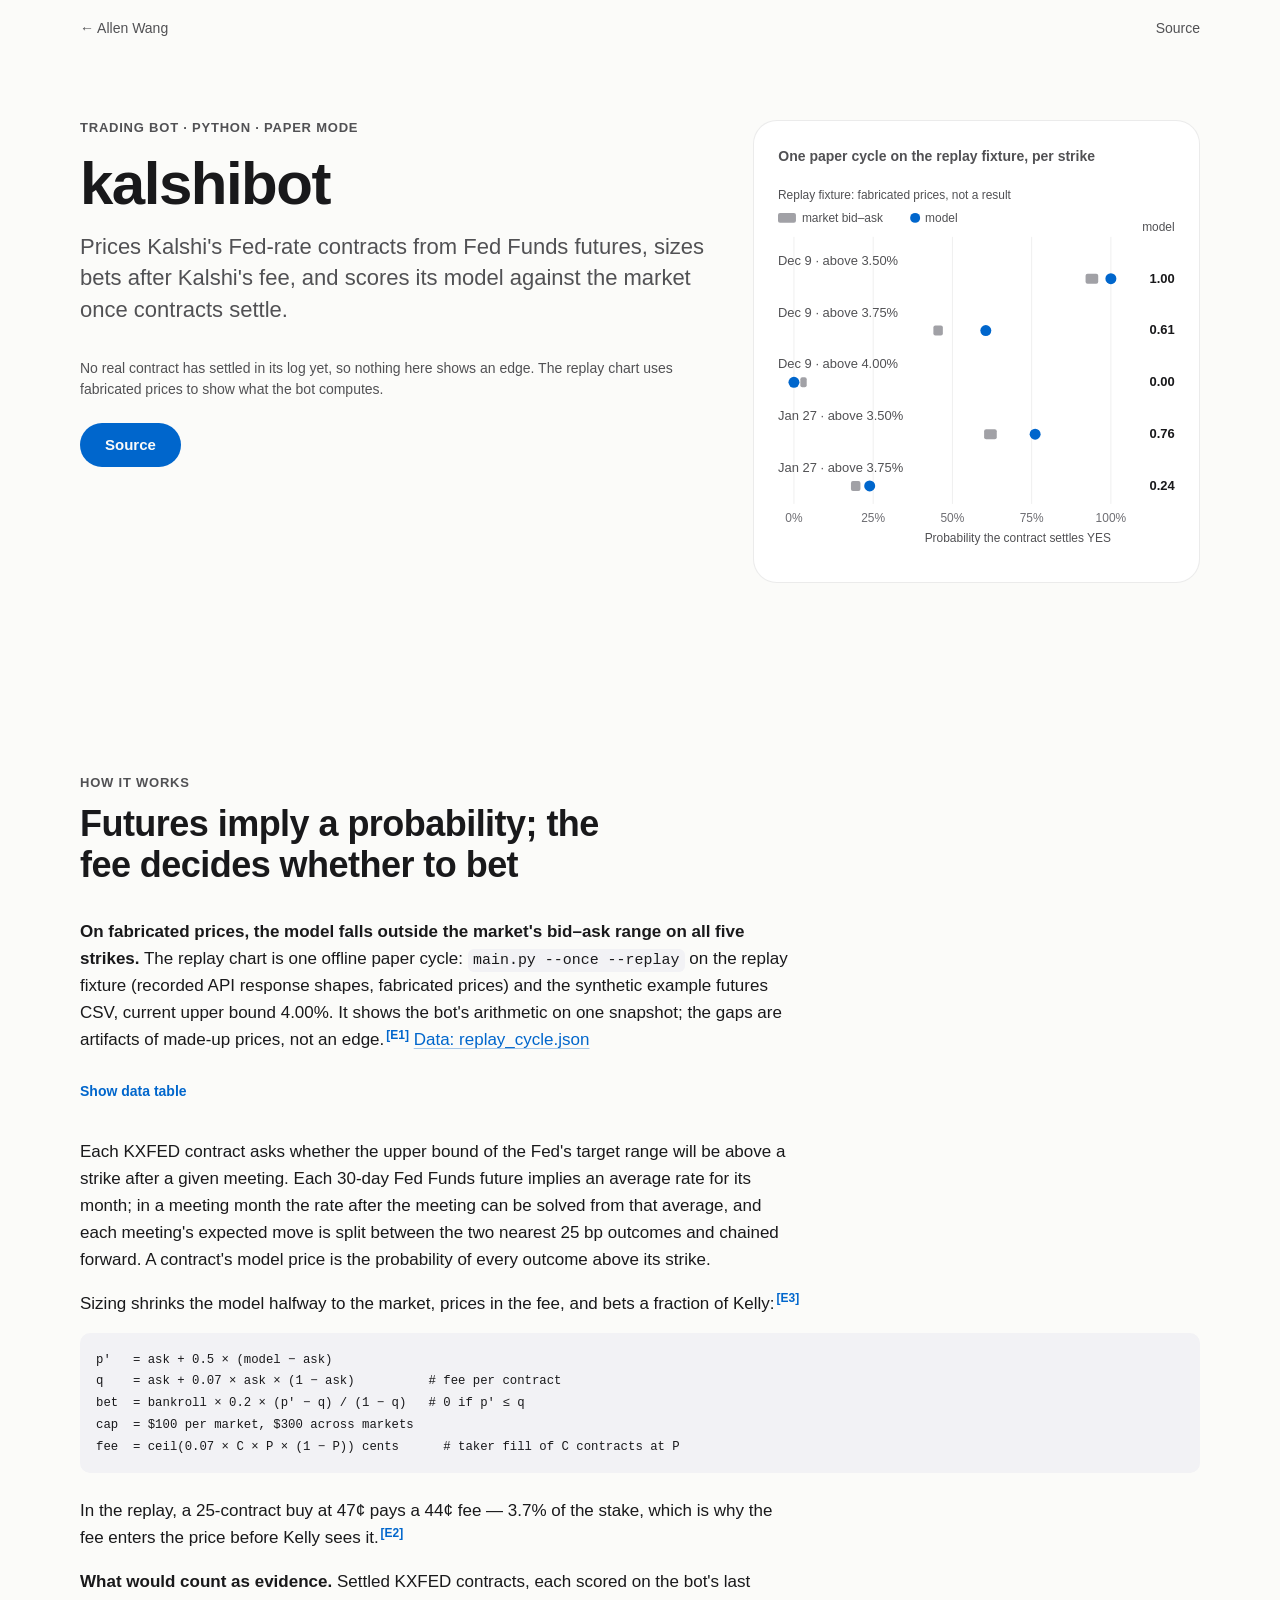
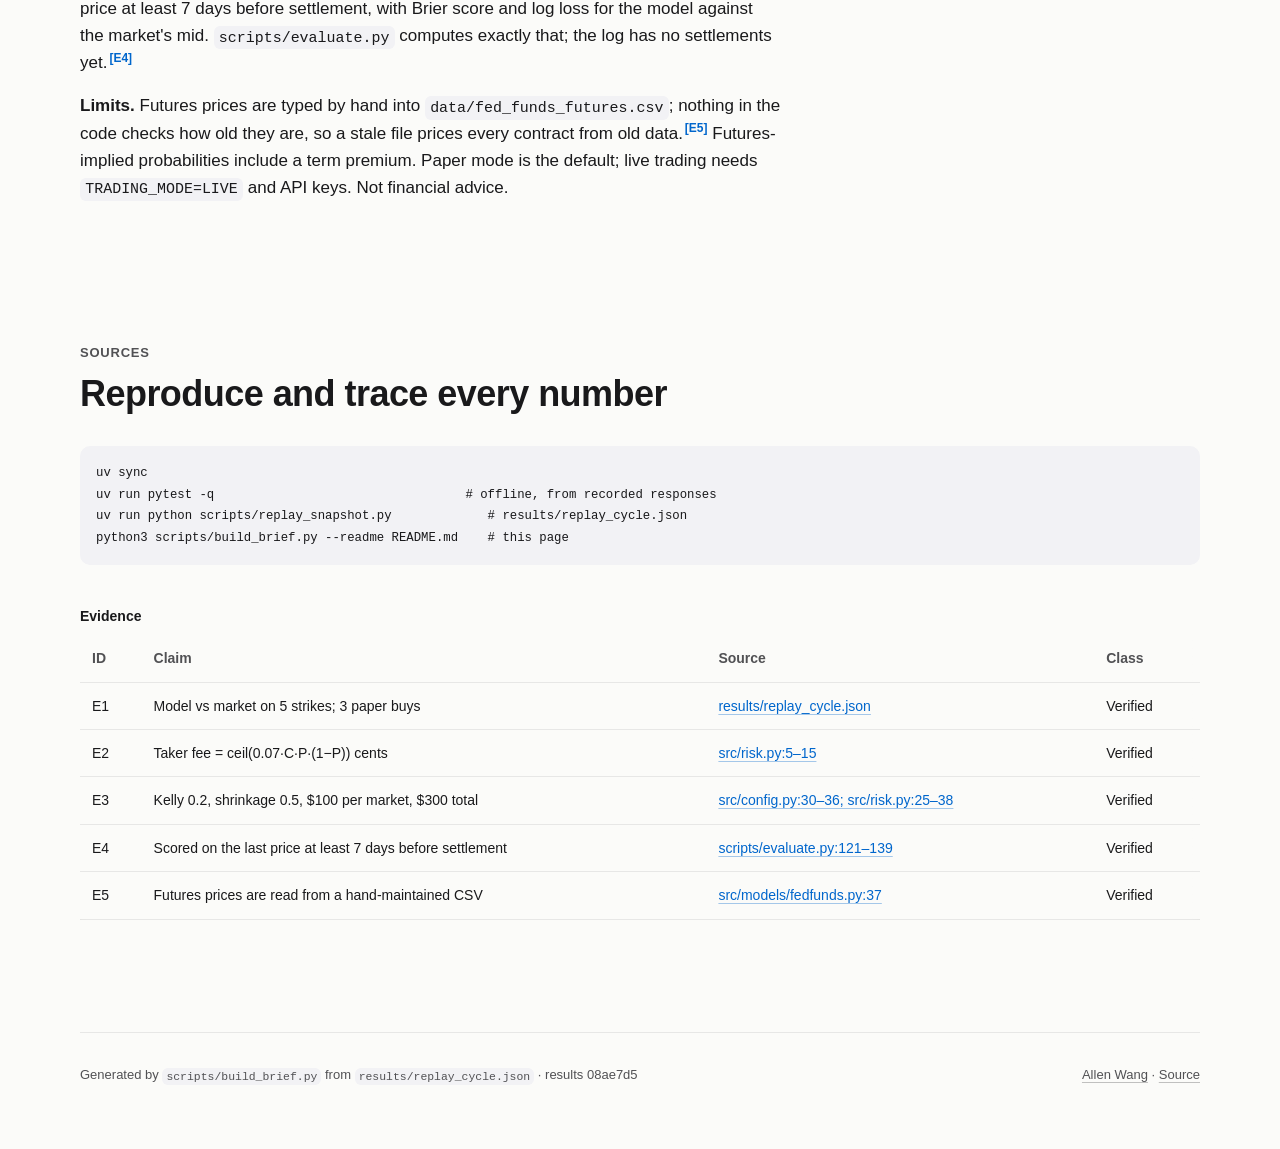
==== commit 0953d6fd: "refactor(brief): kit hero with the replay chart, rk.num units, no inline hero padding The replay cha" ====
--- a/docs/index.html
+++ b/docs/index.html
@@ -285,14 +285,14 @@
 <a class="skip" href="#main">Skip to content</a>
 <header class="wrap"><nav class="report-header" aria-label="Site"><a href="https://allenwang0.github.io/">← Allen Wang</a><span><a href="https://github.com/allenwang0/kalshibot">Source</a></span></nav></header>
 <main id="main">
-<section class="hero wrap" aria-labelledby="title" style="padding-bottom:0"><p class="eyebrow">Trading bot · Python · Paper mode</p><h1 class="hero-title" id="title">kalshibot</h1><p class="hero-sub">Prices Kalshi&#x27;s Fed-rate contracts from Fed Funds futures, sizes bets after Kalshi&#x27;s fee, and scores its model against the market once contracts settle.</p><p class="hero-context">No real contract has settled in its log yet, so nothing here shows an edge. The figure below uses fabricated prices to show what the bot computes.</p><div class="actions"><a href="https://github.com/allenwang0/kalshibot" class="btn btn-primary">Source</a></div></section><section class="section wrap" aria-labelledby="how"><div class="section-head"><p class="eyebrow">How it works</p><h2 id="how">Futures imply a probability; the fee decides whether to bet<a class="anchor" href="#how" aria-label="Link to this section">#</a></h2></div><figure class="figure" id="fig-replay" aria-labelledby="fig-replay-t"><h3 class="fig-takeaway" id="fig-replay-t">On fabricated prices, the model falls outside the market&#x27;s bid–ask range on all five strikes</h3><p class="fig-question">Where does the futures-implied probability sit relative to what the market would charge?</p><div class="fig-chart"><div class="v-d"><svg xmlns="http://www.w3.org/2000/svg" viewBox="0 0 1000 308" width="1000" height="308" role="img" aria-labelledby="rp-d-title rp-d-desc"><title id="rp-d-title">Model probability against the market&#x27;s bid-ask range per strike</title><desc id="rp-d-desc">Dec 9 · above 3.50%: market 92–96 cents, model 1.00; Dec 9 · above 3.75%: market 44–47 cents, model 0.61; Dec 9 · above 4.00%: market 2–4 cents, model 0.00; Jan 27 · above 3.50%: market 60–64 cents, model 0.76; Jan 27 · above 3.75%: market 18–21 cents, model 0.24. Fabricated replay prices and synthetic futures; not market data.</desc><path class="c-grid" d="M182 54V262"/><text x="182" y="280" class="c-tick" text-anchor="middle">0%</text><path class="c-grid" d="M370.5 54V262"/><text x="370.5" y="280" class="c-tick" text-anchor="middle">25%</text><path class="c-grid" d="M559 54V262"/><text x="559" y="280" class="c-tick" text-anchor="middle">50%</text><path class="c-grid" d="M747.5 54V262"/><text x="747.5" y="280" class="c-tick" text-anchor="middle">75%</text><path class="c-grid" d="M936 54V262"/><text x="936" y="280" class="c-tick" text-anchor="middle">100%</text><text x="0" y="16" class="c-title">Replay fixture: fabricated prices, not a result</text><rect x="0" y="30" width="18" height="10" rx="2" class="c-muted"/><text x="24" y="39" class="c-title">market bid–ask</text><circle cx="137.6" cy="35" r="5" class="c-accent"/><text x="147.6" y="39" class="c-title">model</text><text x="166" y="86" class="c-label" text-anchor="end">Dec 9 · above 3.50%</text><rect x="875.7" y="77" width="30.2" height="10" rx="2" class="c-muted"/><circle cx="936" cy="82" r="5.5" class="c-accent"/><text x="1000" y="86" class="c-value" text-anchor="end">1.00</text><text x="166" y="126" class="c-label" text-anchor="end">Dec 9 · above 3.75%</text><rect x="513.8" y="117" width="22.6" height="10" rx="2" class="c-muted"/><circle cx="638.5" cy="122" r="5.5" class="c-accent"/><text x="1000" y="126" class="c-value" text-anchor="end">0.61</text><text x="166" y="166" class="c-label" text-anchor="end">Dec 9 · above 4.00%</text><rect x="197.1" y="157" width="15.1" height="10" rx="2" class="c-muted"/><circle cx="182" cy="162" r="5.5" class="c-accent"/><text x="1000" y="166" class="c-value" text-anchor="end">0.00</text><text x="166" y="206" class="c-label" text-anchor="end">Jan 27 · above 3.50%</text><rect x="634.4" y="197" width="30.2" height="10" rx="2" class="c-muted"/><circle cx="755.9" cy="202" r="5.5" class="c-accent"/><text x="1000" y="206" class="c-value" text-anchor="end">0.76</text><text x="166" y="246" class="c-label" text-anchor="end">Jan 27 · above 3.75%</text><rect x="317.7" y="237" width="22.6" height="10" rx="2" class="c-muted"/><circle cx="362.1" cy="242" r="5.5" class="c-accent"/><text x="1000" y="246" class="c-value" text-anchor="end">0.24</text><text x="1000" y="48" class="c-title" text-anchor="end">model</text><text x="936" y="300" class="c-title" text-anchor="end">Probability the contract settles YES</text></svg></div><div class="v-t"><svg xmlns="http://www.w3.org/2000/svg" viewBox="0 0 640 308" width="640" height="308" role="img" aria-labelledby="rp-t-title rp-t-desc"><title id="rp-t-title">Model probability against the market&#x27;s bid-ask range per strike</title><desc id="rp-t-desc">Dec 9 · above 3.50%: market 92–96 cents, model 1.00; Dec 9 · above 3.75%: market 44–47 cents, model 0.61; Dec 9 · above 4.00%: market 2–4 cents, model 0.00; Jan 27 · above 3.50%: market 60–64 cents, model 0.76; Jan 27 · above 3.75%: market 18–21 cents, model 0.24. Fabricated replay prices and synthetic futures; not market data.</desc><path class="c-grid" d="M182 54V262"/><text x="182" y="280" class="c-tick" text-anchor="middle">0%</text><path class="c-grid" d="M280.5 54V262"/><text x="280.5" y="280" class="c-tick" text-anchor="middle">25%</text><path class="c-grid" d="M379 54V262"/><text x="379" y="280" class="c-tick" text-anchor="middle">50%</text><path class="c-grid" d="M477.5 54V262"/><text x="477.5" y="280" class="c-tick" text-anchor="middle">75%</text><path class="c-grid" d="M576 54V262"/><text x="576" y="280" class="c-tick" text-anchor="middle">100%</text><text x="0" y="16" class="c-title">Replay fixture: fabricated prices, not a result</text><rect x="0" y="30" width="18" height="10" rx="2" class="c-muted"/><text x="24" y="39" class="c-title">market bid–ask</text><circle cx="137.6" cy="35" r="5" class="c-accent"/><text x="147.6" y="39" class="c-title">model</text><text x="166" y="86" class="c-label" text-anchor="end">Dec 9 · above 3.50%</text><rect x="544.5" y="77" width="15.8" height="10" rx="2" class="c-muted"/><circle cx="576" cy="82" r="5.5" class="c-accent"/><text x="640" y="86" class="c-value" text-anchor="end">1.00</text><text x="166" y="126" class="c-label" text-anchor="end">Dec 9 · above 3.75%</text><rect x="355.4" y="117" width="11.8" height="10" rx="2" class="c-muted"/><circle cx="420.5" cy="122" r="5.5" class="c-accent"/><text x="640" y="126" class="c-value" text-anchor="end">0.61</text><text x="166" y="166" class="c-label" text-anchor="end">Dec 9 · above 4.00%</text><rect x="189.9" y="157" width="7.9" height="10" rx="2" class="c-muted"/><circle cx="182" cy="162" r="5.5" class="c-accent"/><text x="640" y="166" class="c-value" text-anchor="end">0.00</text><text x="166" y="206" class="c-label" text-anchor="end">Jan 27 · above 3.50%</text><rect x="418.4" y="197" width="15.8" height="10" rx="2" class="c-muted"/><circle cx="481.9" cy="202" r="5.5" class="c-accent"/><text x="640" y="206" class="c-value" text-anchor="end">0.76</text><text x="166" y="246" class="c-label" text-anchor="end">Jan 27 · above 3.75%</text><rect x="252.9" y="237" width="11.8" height="10" rx="2" class="c-muted"/><circle cx="276.1" cy="242" r="5.5" class="c-accent"/><text x="640" y="246" class="c-value" text-anchor="end">0.24</text><text x="640" y="48" class="c-title" text-anchor="end">model</text><text x="576" y="300" class="c-title" text-anchor="end">Probability the contract settles YES</text></svg></div><div class="v-p"><svg xmlns="http://www.w3.org/2000/svg" viewBox="0 0 320 368" width="320" height="368" role="img" aria-labelledby="rp-p-title rp-p-desc"><title id="rp-p-title">Model probability against the market&#x27;s bid-ask range per strike</title><desc id="rp-p-desc">Dec 9 · above 3.50%: market 92–96 cents, model 1.00; Dec 9 · above 3.75%: market 44–47 cents, model 0.61; Dec 9 · above 4.00%: market 2–4 cents, model 0.00; Jan 27 · above 3.50%: market 60–64 cents, model 0.76; Jan 27 · above 3.75%: market 18–21 cents, model 0.24. Fabricated replay prices and synthetic futures; not market data.</desc><path class="c-grid" d="M16 54V322"/><text x="16" y="340" class="c-tick" text-anchor="middle">0%</text><path class="c-grid" d="M76 54V322"/><text x="76" y="340" class="c-tick" text-anchor="middle">25%</text><path class="c-grid" d="M136 54V322"/><text x="136" y="340" class="c-tick" text-anchor="middle">50%</text><path class="c-grid" d="M196 54V322"/><text x="196" y="340" class="c-tick" text-anchor="middle">75%</text><path class="c-grid" d="M256 54V322"/><text x="256" y="340" class="c-tick" text-anchor="middle">100%</text><text x="0" y="16" class="c-title">Replay fixture: fabricated prices, not a result</text><rect x="0" y="30" width="18" height="10" rx="2" class="c-muted"/><text x="24" y="39" class="c-title">market bid–ask</text><circle cx="137.6" cy="35" r="5" class="c-accent"/><text x="147.6" y="39" class="c-title">model</text><text x="0" y="82" class="c-label">Dec 9 · above 3.50%</text><rect x="236.8" y="91" width="9.6" height="10" rx="2" class="c-muted"/><circle cx="256" cy="96" r="5.5" class="c-accent"/><text x="320" y="100" class="c-value" text-anchor="end">1.00</text><text x="0" y="134" class="c-label">Dec 9 · above 3.75%</text><rect x="121.6" y="143" width="7.2" height="10" rx="2" class="c-muted"/><circle cx="161.3" cy="148" r="5.5" class="c-accent"/><text x="320" y="152" class="c-value" text-anchor="end">0.61</text><text x="0" y="186" class="c-label">Dec 9 · above 4.00%</text><rect x="20.8" y="195" width="4.8" height="10" rx="2" class="c-muted"/><circle cx="16" cy="200" r="5.5" class="c-accent"/><text x="320" y="204" class="c-value" text-anchor="end">0.00</text><text x="0" y="238" class="c-label">Jan 27 · above 3.50%</text><rect x="160" y="247" width="9.6" height="10" rx="2" class="c-muted"/><circle cx="198.7" cy="252" r="5.5" class="c-accent"/><text x="320" y="256" class="c-value" text-anchor="end">0.76</text><text x="0" y="290" class="c-label">Jan 27 · above 3.75%</text><rect x="59.2" y="299" width="7.2" height="10" rx="2" class="c-muted"/><circle cx="73.3" cy="304" r="5.5" class="c-accent"/><text x="320" y="308" class="c-value" text-anchor="end">0.24</text><text x="320" y="48" class="c-title" text-anchor="end">model</text><text x="256" y="360" class="c-title" text-anchor="end">Probability the contract settles YES</text></svg></div></div><figcaption><p>One offline paper cycle: <code>main.py --once --replay</code> on the replay fixture (recorded API response shapes, fabricated prices) and the synthetic example futures CSV, current upper bound 4.00%. It shows the bot's arithmetic on one snapshot; the gaps are artifacts of made-up prices, not an edge.<a class="ref" href="#evidence-e1" aria-label="Evidence E1">[E1]</a></p> <a class="src" href="https://github.com/allenwang0/kalshibot/blob/08ae7d51f97ac0b443214484e6ebcbee281bd855/results/replay_cycle.json">Data: results/replay_cycle.json</a></figcaption><details class="data"><summary>Show data table</summary><p class="table-caption">Replay cycle per strike</p><div class="table-wrap" tabindex="0" role="region" aria-label="Replay cycle per strike"><table class="bench" aria-label="Replay cycle per strike"><thead><tr><th scope="col">Strike</th><th scope="col" class="num">Best bid (¢)</th><th scope="col" class="num">Best ask (¢)</th><th scope="col" class="num">Model p</th><th scope="col">Action</th></tr></thead><tbody><tr><th scope="row">Dec 9 · above 3.50%</th><td class="num">92</td><td class="num">96</td><td class="num">1.000</td><td>buy 25</td></tr><tr><th scope="row">Dec 9 · above 3.75%</th><td class="num">44</td><td class="num">47</td><td class="num">0.605</td><td>buy 25</td></tr><tr><th scope="row">Dec 9 · above 4.00%</th><td class="num">2</td><td class="num">4</td><td class="num">0.000</td><td>hold</td></tr><tr><th scope="row">Jan 27 · above 3.50%</th><td class="num">60</td><td class="num">64</td><td class="num">0.761</td><td>buy 25</td></tr><tr><th scope="row">Jan 27 · above 3.75%</th><td class="num">18</td><td class="num">21</td><td class="num">0.239</td><td>hold</td></tr></tbody></table></div></details></figure><div class="prose" style="margin-top:40px"><p>Each KXFED contract asks whether the upper bound of the Fed's target range will be above a strike after a given meeting. Each 30-day Fed Funds future implies an average rate for its month; in a meeting month the rate after the meeting can be solved from that average, and each meeting's expected move is split between the two nearest 25 bp outcomes and chained forward. A contract's model price is the probability of every outcome above its strike.</p><p>Sizing shrinks the model halfway to the market, prices in the fee, and bets a fraction of Kelly:<a class="ref" href="#evidence-e3" aria-label="Evidence E3">[E3]</a></p></div><pre class="code" tabindex="0" aria-label="Sizing rule"><code>p&#x27;   = ask + 0.5 × (model − ask)
+<section class="hero wrap" aria-labelledby="title"><div class="hero-grid"><div><p class="eyebrow">Trading bot · Python · Paper mode</p><h1 class="hero-title" id="title">kalshibot</h1><p class="hero-sub">Prices Kalshi&#x27;s Fed-rate contracts from Fed Funds futures, sizes bets after Kalshi&#x27;s fee, and scores its model against the market once contracts settle.</p><p class="hero-context">No real contract has settled in its log yet, so nothing here shows an edge. The replay chart uses fabricated prices to show what the bot computes.</p><div class="actions"><a href="https://github.com/allenwang0/kalshibot" class="btn btn-primary">Source</a></div></div><div class="hero-figure"><p class="card-label">One paper cycle on the replay fixture, per strike</p><div class="v-d"><svg xmlns="http://www.w3.org/2000/svg" viewBox="0 0 398 368" width="398" height="368" role="img" aria-labelledby="rp-d-title rp-d-desc"><title id="rp-d-title">Model probability against the market&#x27;s bid-ask range per strike</title><desc id="rp-d-desc">Dec 9 · above 3.50%: market 92–96 cents, model 1.00; Dec 9 · above 3.75%: market 44–47 cents, model 0.61; Dec 9 · above 4.00%: market 2–4 cents, model 0.00; Jan 27 · above 3.50%: market 60–64 cents, model 0.76; Jan 27 · above 3.75%: market 18–21 cents, model 0.24. Fabricated replay prices and synthetic futures; not market data.</desc><path class="c-grid" d="M16 54V322"/><text x="16" y="340" class="c-tick" text-anchor="middle">0%</text><path class="c-grid" d="M95.5 54V322"/><text x="95.5" y="340" class="c-tick" text-anchor="middle">25%</text><path class="c-grid" d="M175 54V322"/><text x="175" y="340" class="c-tick" text-anchor="middle">50%</text><path class="c-grid" d="M254.5 54V322"/><text x="254.5" y="340" class="c-tick" text-anchor="middle">75%</text><path class="c-grid" d="M334 54V322"/><text x="334" y="340" class="c-tick" text-anchor="middle">100%</text><text x="0" y="16" class="c-title">Replay fixture: fabricated prices, not a result</text><rect x="0" y="30" width="18" height="10" rx="2" class="c-muted"/><text x="24" y="39" class="c-title">market bid–ask</text><circle cx="137.6" cy="35" r="5" class="c-accent"/><text x="147.6" y="39" class="c-title">model</text><text x="0" y="82" class="c-label">Dec 9 · above 3.50%</text><rect x="308.6" y="91" width="12.7" height="10" rx="2" class="c-muted"/><circle cx="334" cy="96" r="5.5" class="c-accent"/><text x="398" y="100" class="c-value" text-anchor="end">1.00</text><text x="0" y="134" class="c-label">Dec 9 · above 3.75%</text><rect x="155.9" y="143" width="9.5" height="10" rx="2" class="c-muted"/><circle cx="208.5" cy="148" r="5.5" class="c-accent"/><text x="398" y="152" class="c-value" text-anchor="end">0.61</text><text x="0" y="186" class="c-label">Dec 9 · above 4.00%</text><rect x="22.4" y="195" width="6.4" height="10" rx="2" class="c-muted"/><circle cx="16" cy="200" r="5.5" class="c-accent"/><text x="398" y="204" class="c-value" text-anchor="end">0.00</text><text x="0" y="238" class="c-label">Jan 27 · above 3.50%</text><rect x="206.8" y="247" width="12.7" height="10" rx="2" class="c-muted"/><circle cx="258" cy="252" r="5.5" class="c-accent"/><text x="398" y="256" class="c-value" text-anchor="end">0.76</text><text x="0" y="290" class="c-label">Jan 27 · above 3.75%</text><rect x="73.2" y="299" width="9.5" height="10" rx="2" class="c-muted"/><circle cx="92" cy="304" r="5.5" class="c-accent"/><text x="398" y="308" class="c-value" text-anchor="end">0.24</text><text x="398" y="48" class="c-title" text-anchor="end">model</text><text x="334" y="360" class="c-title" text-anchor="end">Probability the contract settles YES</text></svg></div><div class="v-t"><svg xmlns="http://www.w3.org/2000/svg" viewBox="0 0 640 308" width="640" height="308" role="img" aria-labelledby="rp-t-title rp-t-desc"><title id="rp-t-title">Model probability against the market&#x27;s bid-ask range per strike</title><desc id="rp-t-desc">Dec 9 · above 3.50%: market 92–96 cents, model 1.00; Dec 9 · above 3.75%: market 44–47 cents, model 0.61; Dec 9 · above 4.00%: market 2–4 cents, model 0.00; Jan 27 · above 3.50%: market 60–64 cents, model 0.76; Jan 27 · above 3.75%: market 18–21 cents, model 0.24. Fabricated replay prices and synthetic futures; not market data.</desc><path class="c-grid" d="M182 54V262"/><text x="182" y="280" class="c-tick" text-anchor="middle">0%</text><path class="c-grid" d="M280.5 54V262"/><text x="280.5" y="280" class="c-tick" text-anchor="middle">25%</text><path class="c-grid" d="M379 54V262"/><text x="379" y="280" class="c-tick" text-anchor="middle">50%</text><path class="c-grid" d="M477.5 54V262"/><text x="477.5" y="280" class="c-tick" text-anchor="middle">75%</text><path class="c-grid" d="M576 54V262"/><text x="576" y="280" class="c-tick" text-anchor="middle">100%</text><text x="0" y="16" class="c-title">Replay fixture: fabricated prices, not a result</text><rect x="0" y="30" width="18" height="10" rx="2" class="c-muted"/><text x="24" y="39" class="c-title">market bid–ask</text><circle cx="137.6" cy="35" r="5" class="c-accent"/><text x="147.6" y="39" class="c-title">model</text><text x="166" y="86" class="c-label" text-anchor="end">Dec 9 · above 3.50%</text><rect x="544.5" y="77" width="15.8" height="10" rx="2" class="c-muted"/><circle cx="576" cy="82" r="5.5" class="c-accent"/><text x="640" y="86" class="c-value" text-anchor="end">1.00</text><text x="166" y="126" class="c-label" text-anchor="end">Dec 9 · above 3.75%</text><rect x="355.4" y="117" width="11.8" height="10" rx="2" class="c-muted"/><circle cx="420.5" cy="122" r="5.5" class="c-accent"/><text x="640" y="126" class="c-value" text-anchor="end">0.61</text><text x="166" y="166" class="c-label" text-anchor="end">Dec 9 · above 4.00%</text><rect x="189.9" y="157" width="7.9" height="10" rx="2" class="c-muted"/><circle cx="182" cy="162" r="5.5" class="c-accent"/><text x="640" y="166" class="c-value" text-anchor="end">0.00</text><text x="166" y="206" class="c-label" text-anchor="end">Jan 27 · above 3.50%</text><rect x="418.4" y="197" width="15.8" height="10" rx="2" class="c-muted"/><circle cx="481.9" cy="202" r="5.5" class="c-accent"/><text x="640" y="206" class="c-value" text-anchor="end">0.76</text><text x="166" y="246" class="c-label" text-anchor="end">Jan 27 · above 3.75%</text><rect x="252.9" y="237" width="11.8" height="10" rx="2" class="c-muted"/><circle cx="276.1" cy="242" r="5.5" class="c-accent"/><text x="640" y="246" class="c-value" text-anchor="end">0.24</text><text x="640" y="48" class="c-title" text-anchor="end">model</text><text x="576" y="300" class="c-title" text-anchor="end">Probability the contract settles YES</text></svg></div><div class="v-p"><svg xmlns="http://www.w3.org/2000/svg" viewBox="0 0 280 368" width="280" height="368" role="img" aria-labelledby="rp-p-title rp-p-desc"><title id="rp-p-title">Model probability against the market&#x27;s bid-ask range per strike</title><desc id="rp-p-desc">Dec 9 · above 3.50%: market 92–96 cents, model 1.00; Dec 9 · above 3.75%: market 44–47 cents, model 0.61; Dec 9 · above 4.00%: market 2–4 cents, model 0.00; Jan 27 · above 3.50%: market 60–64 cents, model 0.76; Jan 27 · above 3.75%: market 18–21 cents, model 0.24. Fabricated replay prices and synthetic futures; not market data.</desc><path class="c-grid" d="M16 54V322"/><text x="16" y="340" class="c-tick" text-anchor="middle">0%</text><path class="c-grid" d="M66 54V322"/><text x="66" y="340" class="c-tick" text-anchor="middle">25%</text><path class="c-grid" d="M116 54V322"/><text x="116" y="340" class="c-tick" text-anchor="middle">50%</text><path class="c-grid" d="M166 54V322"/><text x="166" y="340" class="c-tick" text-anchor="middle">75%</text><path class="c-grid" d="M216 54V322"/><text x="216" y="340" class="c-tick" text-anchor="middle">100%</text><text x="0" y="16" class="c-title">Replay fixture: fabricated prices, not a result</text><rect x="0" y="30" width="18" height="10" rx="2" class="c-muted"/><text x="24" y="39" class="c-title">market bid–ask</text><circle cx="137.6" cy="35" r="5" class="c-accent"/><text x="147.6" y="39" class="c-title">model</text><text x="0" y="82" class="c-label">Dec 9 · above 3.50%</text><rect x="200" y="91" width="8" height="10" rx="2" class="c-muted"/><circle cx="216" cy="96" r="5.5" class="c-accent"/><text x="280" y="100" class="c-value" text-anchor="end">1.00</text><text x="0" y="134" class="c-label">Dec 9 · above 3.75%</text><rect x="104" y="143" width="6" height="10" rx="2" class="c-muted"/><circle cx="137.1" cy="148" r="5.5" class="c-accent"/><text x="280" y="152" class="c-value" text-anchor="end">0.61</text><text x="0" y="186" class="c-label">Dec 9 · above 4.00%</text><rect x="20" y="195" width="4" height="10" rx="2" class="c-muted"/><circle cx="16" cy="200" r="5.5" class="c-accent"/><text x="280" y="204" class="c-value" text-anchor="end">0.00</text><text x="0" y="238" class="c-label">Jan 27 · above 3.50%</text><rect x="136" y="247" width="8" height="10" rx="2" class="c-muted"/><circle cx="168.2" cy="252" r="5.5" class="c-accent"/><text x="280" y="256" class="c-value" text-anchor="end">0.76</text><text x="0" y="290" class="c-label">Jan 27 · above 3.75%</text><rect x="52" y="299" width="6" height="10" rx="2" class="c-muted"/><circle cx="63.8" cy="304" r="5.5" class="c-accent"/><text x="280" y="308" class="c-value" text-anchor="end">0.24</text><text x="280" y="48" class="c-title" text-anchor="end">model</text><text x="216" y="360" class="c-title" text-anchor="end">Probability the contract settles YES</text></svg></div></div></div></section><section class="section wrap" aria-labelledby="how"><div class="section-head"><p class="eyebrow">How it works</p><h2 id="how">Futures imply a probability; the fee decides whether to bet<a class="anchor" href="#how" aria-label="Link to this section">#</a></h2></div><div class="prose"><p><b>On fabricated prices, the model falls outside the market&#x27;s bid–ask range on all five strikes.</b> The replay chart is one offline paper cycle: <code>main.py --once --replay</code> on the replay fixture (recorded API response shapes, fabricated prices) and the synthetic example futures CSV, current upper bound 4.00%. It shows the bot's arithmetic on one snapshot; the gaps are artifacts of made-up prices, not an edge.<a class="ref" href="#evidence-e1" aria-label="Evidence E1">[E1]</a> <a class="src" href="https://github.com/allenwang0/kalshibot/blob/08ae7d51f97ac0b443214484e6ebcbee281bd855/results/replay_cycle.json">Data: replay_cycle.json</a></p></div><details class="data"><summary>Show data table</summary><p class="table-caption">Replay cycle per strike</p><div class="table-wrap" tabindex="0" role="region" aria-label="Replay cycle per strike"><table class="bench" aria-label="Replay cycle per strike"><thead><tr><th scope="col">Strike</th><th scope="col" class="num">Best bid (¢)</th><th scope="col" class="num">Best ask (¢)</th><th scope="col" class="num">Model p</th><th scope="col">Action</th></tr></thead><tbody><tr><th scope="row">Dec 9 · above 3.50%</th><td class="num">92</td><td class="num">96</td><td class="num">1.000</td><td>buy 25</td></tr><tr><th scope="row">Dec 9 · above 3.75%</th><td class="num">44</td><td class="num">47</td><td class="num">0.605</td><td>buy 25</td></tr><tr><th scope="row">Dec 9 · above 4.00%</th><td class="num">2</td><td class="num">4</td><td class="num">0.000</td><td>hold</td></tr><tr><th scope="row">Jan 27 · above 3.50%</th><td class="num">60</td><td class="num">64</td><td class="num">0.761</td><td>buy 25</td></tr><tr><th scope="row">Jan 27 · above 3.75%</th><td class="num">18</td><td class="num">21</td><td class="num">0.239</td><td>hold</td></tr></tbody></table></div></details><div class="prose" style="margin-top:24px"><p>Each KXFED contract asks whether the upper bound of the Fed's target range will be above a strike after a given meeting. Each 30-day Fed Funds future implies an average rate for its month; in a meeting month the rate after the meeting can be solved from that average, and each meeting's expected move is split between the two nearest 25 bp outcomes and chained forward. A contract's model price is the probability of every outcome above its strike.</p><p>Sizing shrinks the model halfway to the market, prices in the fee, and bets a fraction of Kelly:<a class="ref" href="#evidence-e3" aria-label="Evidence E3">[E3]</a></p></div><pre class="code" tabindex="0" aria-label="Sizing rule"><code>p&#x27;   = ask + 0.5 × (model − ask)
 q    = ask + 0.07 × ask × (1 − ask)          # fee per contract
 bet  = bankroll × 0.2 × (p&#x27; − q) / (1 − q)   # 0 if p&#x27; ≤ q
 cap  = $100 per market, $300 across markets
-fee  = ceil(0.07 × C × P × (1 − P)) cents      # taker fill of C contracts at P</code></pre><div class="prose" style="margin-top:24px"><p>In the replay, a 25-contract buy at 47¢ pays a 44¢ fee — 3.7% of the stake, which is why the fee enters the price before Kelly sees it.<a class="ref" href="#evidence-e2" aria-label="Evidence E2">[E2]</a></p><p><b>What would count as evidence.</b> Settled KXFED contracts, each scored on the bot's last price at least 7 days before settlement, with Brier score and log loss for the model against the market's mid. <code>scripts/evaluate.py</code> computes exactly that; the log has no settlements yet.<a class="ref" href="#evidence-e4" aria-label="Evidence E4">[E4]</a></p><p><b>Limits.</b> Futures prices are typed by hand into <code>data/fed_funds_futures.csv</code>; nothing in the code checks how old they are, so a stale file prices every contract from old data.<a class="ref" href="#evidence-e5" aria-label="Evidence E5">[E5]</a> Futures-implied probabilities include a term premium. Paper mode is the default; live trading needs <code>TRADING_MODE=LIVE</code> and API keys. Not financial advice.</p></div></section><section class="section wrap" aria-labelledby="evidence"><div class="section-head"><p class="eyebrow">Sources</p><h2 id="evidence">Reproduce and trace every number<a class="anchor" href="#evidence" aria-label="Link to this section">#</a></h2></div><pre class="code" tabindex="0" aria-label="Reproduce"><code>uv sync
+fee  = ceil(0.07 × C × P × (1 − P)) cents      # taker fill of C contracts at P</code></pre><div class="prose" style="margin-top:24px"><p>In the replay, a 25-contract buy at 47¢ pays a 44¢ fee — 3.7% of the stake, which is why the fee enters the price before Kelly sees it.<a class="ref" href="#evidence-e2" aria-label="Evidence E2">[E2]</a></p><p><b>What would count as evidence.</b> Settled KXFED contracts, each scored on the bot's last price at least 7 days before settlement, with Brier score and log loss for the model against the market's mid. <code>scripts/evaluate.py</code> computes exactly that; the log has no settlements yet.<a class="ref" href="#evidence-e4" aria-label="Evidence E4">[E4]</a></p><p><b>Limits.</b> Futures prices are typed by hand into <code>data/fed_funds_futures.csv</code>; nothing in the code checks how old they are, so a stale file prices every contract from old data.<a class="ref" href="#evidence-e5" aria-label="Evidence E5">[E5]</a> Futures-implied probabilities include a term premium. Paper mode is the default; live trading needs <code>TRADING_MODE=LIVE</code> and API keys. Not financial advice.</p></div></section><section class="section wrap" aria-labelledby="evidence"><div class="section-head"><p class="eyebrow">Sources</p><h2 id="evidence">Reproduce and trace every number<a class="anchor" href="#evidence" aria-label="Link to this section">#</a></h2></div><pre class="code" tabindex="0" aria-label="Reproduce"><code>uv sync
 uv run pytest -q                                  # offline, from recorded responses
 uv run python scripts/replay_snapshot.py             # results/replay_cycle.json
-python3 scripts/build_brief.py --readme README.md    # this page</code></pre><div style="margin-top:40px"></div><p class="table-caption">Evidence</p><div class="table-wrap" tabindex="0" role="region" aria-label="Evidence"><table class="bench" aria-label="Evidence"><thead><tr><th scope="col">ID</th><th scope="col">Claim</th><th scope="col">Source</th><th scope="col">Class</th></tr></thead><tbody><tr><th scope="row"><span id="evidence-e1">E1</span></th><td class="wrap-ok">Model vs market on 5 strikes; 3 paper buys</td><td class="wrap-ok"><a class="src" href="https://github.com/allenwang0/kalshibot/blob/08ae7d51f97ac0b443214484e6ebcbee281bd855/results/replay_cycle.json">results/replay_cycle.json</a></td><td>Verified</td></tr><tr><th scope="row"><span id="evidence-e2">E2</span></th><td class="wrap-ok">Taker fee = ceil(0.07·C·P·(1−P)) cents</td><td class="wrap-ok"><a class="src" href="https://github.com/allenwang0/kalshibot/blob/45a06515b83bb7eb8be9723d4b0fa4df56cd0d46/src/risk.py#L5-L15">src/risk.py:5–15</a></td><td>Verified</td></tr><tr><th scope="row"><span id="evidence-e3">E3</span></th><td class="wrap-ok">Kelly 0.2, shrinkage 0.5, $100 per market, $300 total</td><td class="wrap-ok"><a class="src" href="https://github.com/allenwang0/kalshibot/blob/6bdfba21f6310938c18364e9dbe3a9d979ded5a6/src/config.py#L30-L36">src/config.py:30–36; src/risk.py:25–38</a></td><td>Verified</td></tr><tr><th scope="row"><span id="evidence-e4">E4</span></th><td class="wrap-ok">Scored on the last price at least 7 days before settlement</td><td class="wrap-ok"><a class="src" href="https://github.com/allenwang0/kalshibot/blob/10d287280633e5771e33a09df929ebcc515c22ef/scripts/evaluate.py#L121-L139">scripts/evaluate.py:121–139</a></td><td>Verified</td></tr><tr><th scope="row"><span id="evidence-e5">E5</span></th><td class="wrap-ok">Futures prices are read from a hand-maintained CSV</td><td class="wrap-ok"><a class="src" href="https://github.com/allenwang0/kalshibot/blob/5cd8cbe91791748c6e33aab276570f467369110d/src/models/fedfunds.py#L37">src/models/fedfunds.py:37</a></td><td>Verified</td></tr></tbody></table></div></section>
+python3 scripts/build_brief.py --readme README.md    # this page</code></pre><div style="margin-top:40px"></div><p class="table-caption">Evidence</p><div class="table-wrap" tabindex="0" role="region" aria-label="Evidence"><table class="bench" aria-label="Evidence"><thead><tr><th scope="col">ID</th><th scope="col">Claim</th><th scope="col">Source</th><th scope="col">Class</th></tr></thead><tbody><tr><th scope="row"><span id="evidence-e1">E1</span></th><td class="wrap-ok">Model vs market on 5 strikes; 3 paper buys</td><td class="wrap-ok"><a class="src" href="https://github.com/allenwang0/kalshibot/blob/08ae7d51f97ac0b443214484e6ebcbee281bd855/results/replay_cycle.json">results/replay_cycle.json</a></td><td>Verified</td></tr><tr><th scope="row"><span id="evidence-e2">E2</span></th><td class="wrap-ok">Taker fee = ceil(0.07·C·P·(1−P)) cents</td><td class="wrap-ok"><a class="src" href="https://github.com/allenwang0/kalshibot/blob/45a06515b83bb7eb8be9723d4b0fa4df56cd0d46/src/risk.py#L5-L15">src/risk.py:5–15</a></td><td>Verified</td></tr><tr><th scope="row"><span id="evidence-e3">E3</span></th><td class="wrap-ok">Kelly 0.2, shrinkage 0.5, $100 per market, $300 total</td><td class="wrap-ok"><a class="src" href="https://github.com/allenwang0/kalshibot/blob/6bdfba21f6310938c18364e9dbe3a9d979ded5a6/src/config.py#L30-L36">src/config.py:30–36; src/risk.py:25–38</a></td><td>Verified</td></tr><tr><th scope="row"><span id="evidence-e4">E4</span></th><td class="wrap-ok">Scored on the last price at least 7 days before settlement</td><td class="wrap-ok"><a class="src" href="https://github.com/allenwang0/kalshibot/blob/10d287280633e5771e33a09df929ebcc515c22ef/scripts/evaluate.py#L121-L139">scripts/evaluate.py:121–139</a></td><td>Verified</td></tr><tr><th scope="row"><span id="evidence-e5">E5</span></th><td class="wrap-ok">Futures prices are read from a hand-maintained CSV</td><td class="wrap-ok"><a class="src" href="https://github.com/allenwang0/kalshibot/blob/5cd8cbe91791748c6e33aab276570f467369110d/src/models/fedfunds.py#L37">src/models/fedfunds.py:37</a></td><td>Verified</td></tr></tbody></table></div></section>
 </main>
 <footer class="wrap"><div class="report-footer"><span>Generated by <code>scripts/build_brief.py</code> from <code>results/replay_cycle.json</code> · results 08ae7d5</span><span><a href="https://allenwang0.github.io/">Allen Wang</a> · <a href="https://github.com/allenwang0/kalshibot">Source</a></span></div></footer>
 </body>
